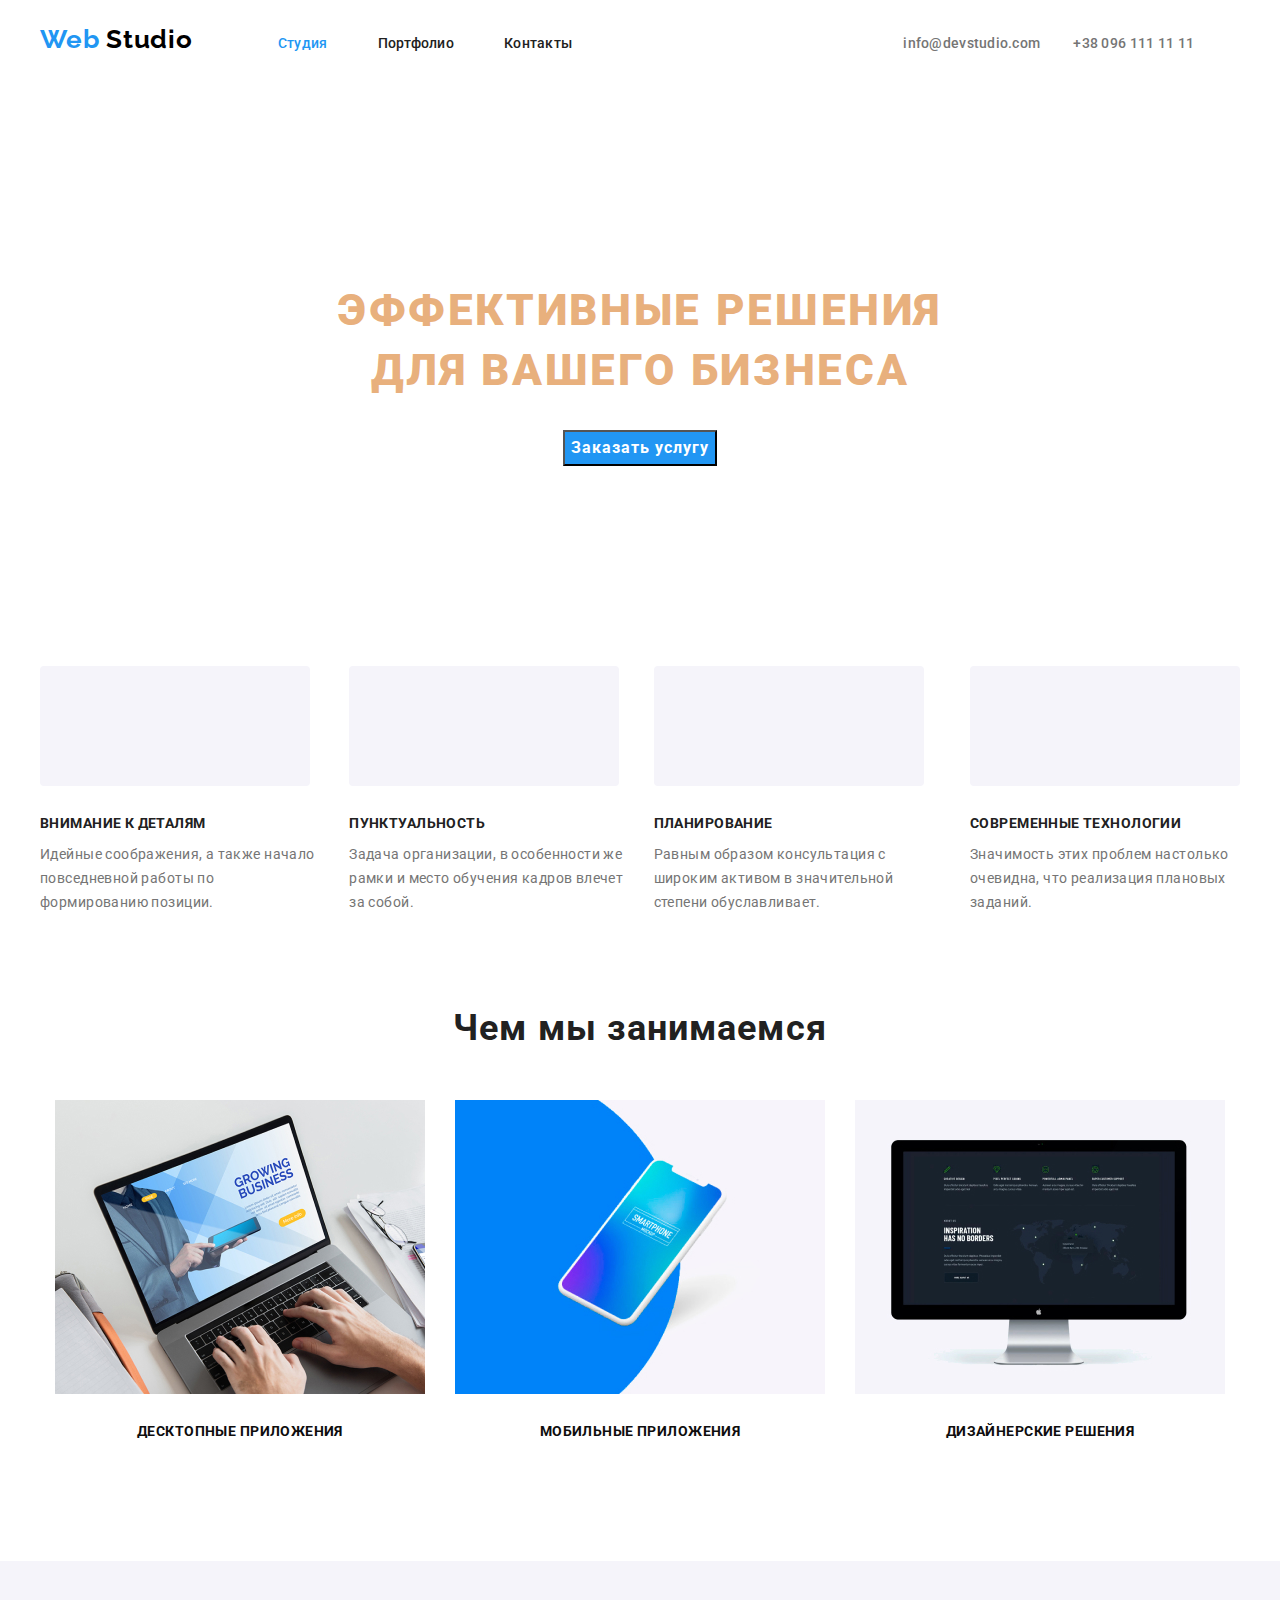
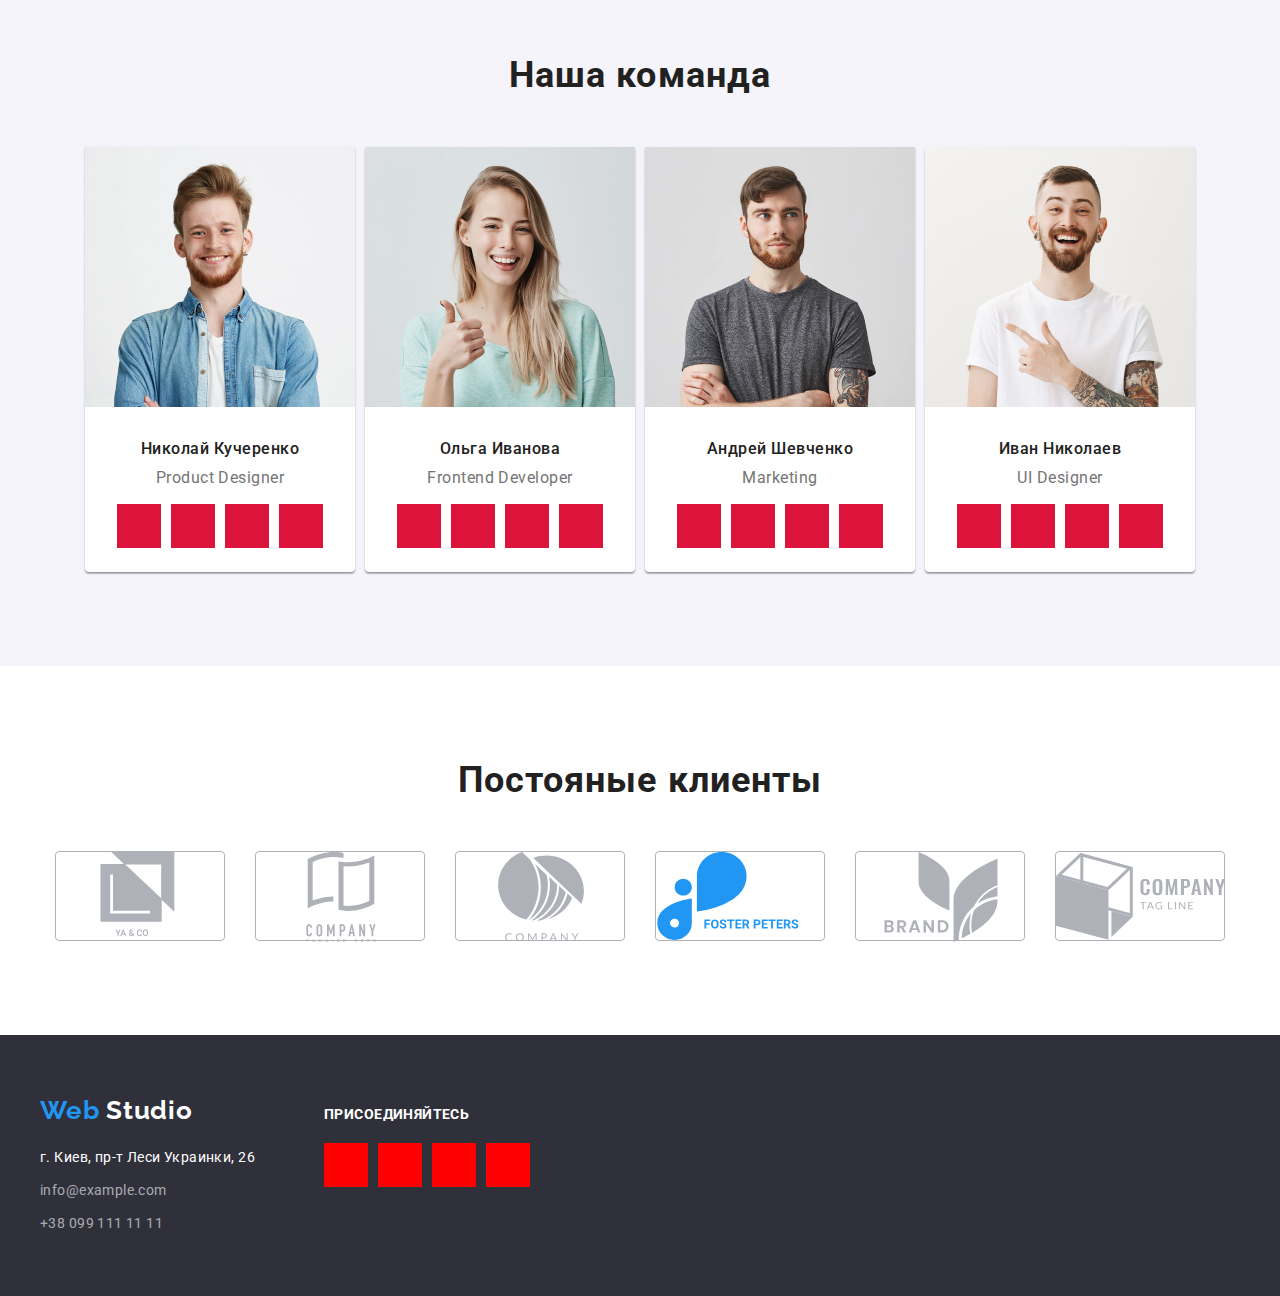
==== index.html @ 746d0cb6 "Initial commit" ====
<!DOCTYPE html>
    <html lang="ru">
    <head>
        <meta charset="UTF-8">
        <meta name="viewport" content="width=device-width, initial-scale=1.0">
        <title>Веб студия</title>
        <link href="https://fonts.googleapis.com/css2?family=Raleway:wght@700&family=Roboto:wght@400;500;700;900&display=swap" rel="stylesheet">
        <link rel="stylesheet" href="./css/normalize.css">
        <link rel="stylesheet" href="./css/styles.css" />
    </head>
    <body>
        <!---шапка сайта-->
        <header class="header">
            <div class="container">
                <nav class="nav main-nav">
                    <a class="logo link" href="index.html"> <span class="logo-web">Web</span> Studio</a>
                    <ul class="nav-element list ul-padding-non">
                        <li class="nav-list-item">
                            <a class="nav-list-link link current" href="index.html">Студия</a>
                        </li>
                        <li class="nav-list-item">
                            <a class="nav-list-link link" href="portfolio.html">Портфолио</a>
                        </li>
                        <li class="nav-list-item">
                            <a class="nav-list-link link" href="index.html">Контакты</a>
                        </li>
                    </ul>
                    <address class="header-adress">
                        <a class="header-mail link" href="info@devstudio.com">info@devstudio.com</a>
                        <a class="header-tel link" href="tel:+380961111111">+38 096 111 11 11</a>
                    </address>
                </nav>
            </div>   
        </header>
        <!--Титульная-->
        <section class="hero-section">
            <div class="container">
                <h1 class="title-name">Эффективные решения <br> для вашего бизнеса</h1>
                <button class="modal-btn modal-btn1">Заказать услугу</button> 
            </div>
        </section>
            <!--О нас-->
        <section class="about-us">
            <div class="container">
                <h2 hidden>Преимущества компании </h2> 
                <ul class="sucsses-company list ul-padding-non">
                    <li class="sucsses-company-list">
                        <div class="block-container"></div>
                        <h3 class="sucsses-company-list-title">ВНИМАНИЕ К ДЕТАЛЯМ</h3>
                        <p class="sucsses-company-list-title-p">Идейные соображения, а также начало повседневной работы по формированию позиции.</p> 
                    </li>
                    <li class="sucsses-company-list">
                        <div class="block-container"></div>
                        <h3 class="sucsses-company-list-title">ПУНКТУАЛЬНОСТЬ</h3>
                        <p class="sucsses-company-list-title-p">Задача организации, в особенности же рамки и место обучения кадров влечет за собой.</p> 
                    </li>
                    <li class="sucsses-company-list">
                        <div class="block-container"></div>
                        <h3 class="sucsses-company-list-title">ПЛАНИРОВАНИЕ</h3>
                        <p class="sucsses-company-list-title-p">Равным образом консультация с широким активом в значительной степени обуславливает.</p> 
                    </li>
                    <li class="sucsses-company-list">
                        <div class="block-container"></div>
                        <h3 class="sucsses-company-list-title">СОВРЕМЕННЫЕ ТЕХНОЛОГИИ</h3>
                        <p class="sucsses-company-list-title-p">Значимость этих проблем настолько очевидна, что реализация плановых заданий.</p> 
                    </li>
                </ul>
            </div>
        </section>
            <!--Чем мы занимаемся-->
            <section class="what-we-do">
                <div class="container">
                    <h2 class="we-do">Чем мы занимаемся</h2>
                    <ul class="we-do-list list ul-padding-non">
                        <li class="we-do-list-item">
                            <img src="./images/we-do/img.jpg" alt="Фото" width="370">
                            <h3 class="we-do-list-item-h3">Десктопные приложения</h3>
                        </li>
                        <li class="we-do-list-item">
                            <img src="./images/we-do/img-4.jpg" alt="фото" width="370">
                            <h3 class="we-do-list-item-h3">Мобильные приложения</h3>
                        </li>
                        <li class="we-do-list-item">
                            <img src="./images/we-do/img-10.jpg" alt="фото" width="370">
                            <h3 class="we-do-list-item-h3">Дизайнерские решения</h3>
                        </li>
                    </ul>
                </div> 
            </section>
            <!--Наша команда-->
            <section class="team-section">
                <div class="container">
                    <h2 class="team-title">Наша команда</h2>
                    <ul class="team-item list ul-padding-non">
                        <li class="team-item-list-first">
                            <img src="./images/comanda/img-7.jpg" alt="Фото Николая" width="270" class="team-photo">
                            <h3 class="team-title-name">Николай Кучеренко</h3>
                            <p class="team-title-p">Product Designer</p>
                            <ul class="team-item-list list ul-padding-non">
                                <li>
                                    <a href="" aria-label=" иконка инстаграмма"></a>
                                </li>
                                <li>
                                    <a href="" aria-label="иконка твиттер"></a>
                                </li>
                                <li>
                                    <a href="" aria-label="иконка   фейсбук"></a>
                                </li>
                                <li>
                                    <a href="" aria-label="иконка ин"></a>
                                </li>
                            </ul>
                        </li>
                        <li class="team-item-list-first">
                            <img src="./images/comanda/img-8.jpg" alt="фото Ольги" width="270" class="team-photo">
                            <h3 class="team-title-name">Ольга Иванова</h3>
                            <p class="team-title-p">Frontend Developer</p>
                            <ul class="team-item-list list ul-padding-non" >
                                <li>
                                    <a href="" aria-label=" иконка инстаграмма"></a>
                                </li>
                                <li>
                                    <a href="" aria-label="иконка твиттер"></a>
                                </li>
                                <li>
                                    <a href="" aria-label="иконка   фейсбук"></a>
                                </li>
                                <li>
                                    <a href="" aria-label="иконка ин"></a>
                                </li>
                            </ul>
                        </li>
                        <li class="team-item-list-first">
                            <img src="./images/comanda/img-9.jpg" alt="фото Андрея" width="270" class="team-photo">
                            <h3 class="team-title-name">Андрей Шевченко</h3>
                            <p class="team-title-p">Marketing</p>
                            <ul class="team-item-list list ul-padding-non">
                                <li>
                                    <a href="" aria-label=" иконка инстаграмма"></a>
                                </li>
                                <li>
                                    <a href="" aria-label="иконка твиттер"></a>
                                </li>
                                <li>
                                    <a href="" aria-label="иконка   фейсбук"></a>
                                </li>
                                <li>
                                    <a href="" aria-label="иконка ин"></a>
                                </li>
                            </ul>
                        </li>
                        <li class="team-item-list-first">
                            <img  src="./images/comanda/img-10.jpg" alt="фото Ивана" width="270" class="team-photo">
                            <h3 class="team-title-name">Иван Николаев</h3>
                            <p class="team-title-p">UI Designer</p>
                            <ul class="team-item-list list ul-padding-non">
                                <li>
                                    <a href="" aria-label=" иконка инстаграмма"></a>
                                </li>
                                <li>
                                    <a href="" aria-label="иконка твиттер"></a>
                                </li>
                                <li>
                                    <a href="" aria-label="иконка   фейсбук"></a>
                                </li>
                                <li>
                                    <a href="" aria-label="иконка ин"></a>
                                </li>
                            </ul>

                        </li>
                    </ul>
                </div>
                
            </section>
            <!--Постояные клиенты-->
            <section class="clients-section">
                <div class="clients-section-div container">
                    <h2 class="clients-title">Постояные клиенты</h2>
                    <ul class="clients-title-item list ul-padding-non">
                        <li><a href=""><img src="./images/clients/logo1.svg" alt="Логотип" width="170px" height="90px"></a></li>
                        <li><a href=""><img src="./images/clients/logo2.svg" alt="Логотип" width="170px" height="90px"></a></li>
                        <li><a href=""><img src="./images/clients/logo3.svg" alt="Логотип" width="170px" height="90px"></a></li>
                        <li><a href=""><img src="./images/clients/logo4.svg" alt="Логотип" width="170px" height="90px"></a></li>
                        <li><a href=""><img src="./images/clients/logo5.svg" alt="Логотип" width="170px" height="90px"></a></li>
                        <li><a href=""><img src="./images/clients/logo6.svg" alt="Логотип" width="170px" height="90px"></a></li>
                    </ul>
                </div>
            </section>
        <footer class="footer-list">
            <div class="footer-list-div container">
                <div class="footer-div">
                    <a class="footer-logo link" href="index.html"> <span class="footer-logo-web">Web</span>  Studio</a>
                    <address>
                        <ul class="footer-adress-list list ul-padding-non">
                            <li > <a class="footer-adress-item1 link" href="">г. Киев, пр-т Леси Украинки, 26</a> </li>
                            <li > <a class="footer-adress-item link" href="mailto:info@example.com">info@example.com</a></li>
                            <li > <a class="footer-adress-item3 link" href="tel:+380991111111"> +38 099 111 11 11</a></li>
                        </ul>
                    </address>
                </div>
                <div class="connected-div">
                    <p class="connected">ПРИСОЕДИНЯЙТЕСЬ</p>
                    <ul class="connected-list list ul-padding-non">
                        <li>
                            <a href="" aria-label=" иконка инстаграмма"><img src="" alt=""></a>
                        </li>
                        <li>
                            <a href="" aria-label="иконка твиттер"></a>
                        </li>
                        <li>
                            <a href="" aria-label="иконка   фейсбук"></a>
                        </li>
                        <li>
                            <a href="" aria-label="иконка ин"></a>
                        </li>
                    </ul>
                </div> 
            </div>
           
        </footer>
    </body>
    </html>
---- css/styles.css ----
body {

    background-color: #ffffff;
    font-family: 'Roboto', sans-serif;
    font-size: 14px;
    color: #212121;
}
html {
    box-sizing: border-box;
  }
  
  *,
  *::before,
  *::after {
    box-sizing: inherit;
  }
.ul-padding-non{    
    padding-inline-start: 0;
    padding: 0;
    margin-top: 0;
}
.current{
    color: #2196F3;
}
.link{
    text-decoration: none;
}
.list{
    list-style: none;
}
.container{
    width: 1230px;
    padding-left: 15px;
    padding-right: 15px;
    margin-left: auto;
    margin-right: auto;
}
/* шапка сайта*/

.logo{
    font-family: Raleway;
    font-style: normal;
    font-weight: bold;
    font-size: 26px;
    line-height: 1.19;
    letter-spacing: 0.03em;
    color: #000000;
    padding-top: 24px;
}
.logo-web{
    font-family: Raleway;
    font-style: normal;
    font-weight: bold;
    font-size: 26px;
    line-height: 1.19;
    letter-spacing: 0.03em;
    color: #2196F3;
}
.logo{
    margin-right: 85px;
}
.nav-list-link{
    font-style: normal;
    font-weight: 500;
    line-height: 0.87;
    letter-spacing: 0.02em;
    color: #212121;
}
.nav-list-item .nav-list-link{
    display: block;
    padding-top: 32px;
    padding-bottom: 32px;
}
.nav-list-link:hover,
.nav-list-link:focus{
    color: #2196F3
}
.current{
    color: #2196F3;
}
.nav-element{
    display: flex;
    padding-inline-start: 0;
    margin-bottom: 0;

}
.nav-element li:not(:last-child){
    margin-right: 50px;
}
.header-adress a:not(:last-child){
    margin-right: 30px;
}
.header-adress{
    margin-left: 331px;
}
.main-nav{
    display: flex;
    align-items: baseline;


}

.header-mail{
    font-style: normal;
    font-weight: 500;
    font-size: 14px;
    line-height: 1.14;
    letter-spacing: 0.02em;
    color: #757575;
}
.header-tel{
    font-style: normal;
    font-size: 14px;
    font-weight: 500;
    line-height: 1.14;
    letter-spacing: 0.02em;
    color: #757575;

}
.header-mail:hover,
.header-mail:focus,
.header-tel:hover,
.header-tel:focus{
    color: #2196F3
}
/*Титульная*/

.title-name{
    font-style: normal;
    font-weight: 900;
    font-size: 44px;
    line-height: 1.36;
    text-align: center;
    letter-spacing: 0.06em;
    text-transform: uppercase;
    color: #df924bb9;
    padding-top: 200px;
    margin-top: 0;
}
.hero-section{
    text-align: center;
    justify-content: center;
    padding-bottom: 200px;
}

.modal-btn{
    font-style: normal;
    font-weight: bold;
    font-size: 16px;
    line-height: 1.87;
    display: flex;
    align-items: center;
    text-align: center;
    letter-spacing: 0.06em;
    color: #ffffff;
    background-color:#2196F3;
}
.modal-btn1{
    display: block;
    margin-left: auto;
    margin-right: auto; 
}

.modal-btn:hover,
.modal-btn:focus{
    background-color: #2196F3;
    color: #FFFFFF;
}
/* О Нас */
.about-us{
    padding-bottom: 94px;
}
.block-container{
    width: 270px;
    height: 120px;
    left: 215px;
    top: 774px;
    background: #F5F4FA;
    border-radius: 4px;
    margin: 0;
    margin-bottom: 30px;
}
.sucsses-company li:not(:last-child){
    margin-right: 30px;
    margin-bottom: 0;
}

.sucsses-company{
    display: flex;
    margin-top: 0;
    margin-bottom: 0;
}
.sucsses-company-list-title{
    font-weight: bold;
    font-size: 14px;
    line-height: 1.14;
    letter-spacing: 0.03em;
    text-transform: uppercase;
    color: #212121;
    margin-top: 0;
    margin-bottom: 10px;
}
.sucsses-company-list-title-p{
    font-weight: normal;
    font-size: 14px;
    line-height: 24px;
    letter-spacing: 0.03em;
    color: #757575;
    margin-top: 0;
    margin-bottom: 0;
}
/*Чем мы занимаемся*/
.we-do{
    font-weight: bold;
    font-size: 36px;
    line-height: 1.16;
    text-align: center;
    letter-spacing: 0.03em;
    color: #212121;
    margin-bottom: 50px;
    margin-top: 0;
}
.we-do-list-item-h3{
    font-weight: bold;
    font-size: 14px;
    line-height: 1.14;
    text-align: center;
    letter-spacing: 0.03em;
    text-transform: uppercase;
    color: #0e0d0d;
    margin-top: 27px;
    margin-bottom: 27px;
}
.we-do-list{
    display: flex;
    padding-bottom: 94px;
    justify-content: center;
    margin: 0;
}
.we-do-list li:not(:last-child){
    margin-right: 30px;

}
/*Наша команда*/
.team-item-list{
    display: flex; 
    justify-content: center;
}
.team-item-list li{
    display: block;
    width: 44px;
    height: 44px;
    background-color: crimson;
}
.team-item{
    display: flex;
    justify-content: center;
    padding-bottom: 94px;
    margin: 0;
}
.team-item li:not(:last-child){
    margin-right: 10px;
}
.team-item-list-first{
    background: #FFFFFF;
    box-shadow: 0px 2px 1px rgba(0, 0, 0, 0.2), 0px 1px 1px rgba(0, 0, 0, 0.14), 0px 1px 3px rgba(0, 0, 0, 0.12);
    border-radius: 0px 0px 4px 4px;
    padding-bottom: 24px;
}
.team-section{
    background: #F5F4FA;
}
.team-title{
    font-weight: bold;
    font-size: 36px;
    line-height: 1.16;
    text-align: center;
    letter-spacing: 0.03em;
    margin-bottom: 50px;
    margin-top: 0;
    padding-top: 94px;
}
.team-title-name{
    font-weight: 500;
    font-size: 16px;
    line-height: 1.18;
    text-align: center;
    letter-spacing: 0.03em;
    margin: 0;
    margin-bottom: 10px;

}
.team-photo{
    margin-bottom: 30px;
}
.team-title-p{
    font-weight: normal;
    font-size: 16px;
    line-height: 1.18;
    text-align: center;
    letter-spacing: 0.03em;
    color: #757575;
    margin: 0;
    margin-bottom: 16px;
}
/*Постояные клиенты*/
.clients-section{
    
}
.clients-section-div{
    padding-bottom: 94px;
}
.clients-title{
    margin-top: 0;
}
.clients-title-item{
    display: flex;
    justify-content: center;
    margin-bottom: 0;
}
.clients-title-item a{
    display: block;
}
.clients-title-item li:not(:last-child){
    margin-right: 30px;

}
.clients-title-item li{
    width: 170px;
    height: 90px;
    border: 1px solid #AFB1B8;
    border-radius: 4px;

}
.clients-title{
    font-weight: bold;
    font-size: 36px;
    line-height: 1.16;
    text-align: center;
    letter-spacing: 0.03em;
    margin-bottom: 50px;
    padding-top: 94px;
}
/*footer*/
.footer-list-div{
    display: flex;
}
.footer-list{
    background: #2F303A;
}
.footer-div {
    align-items: baseline;
    justify-content: flex-start
}
.footer-logo-web{
    font-family: Raleway;
    font-style: normal;
    font-weight: bold;
    font-size: 26px;
    line-height: 1.19;
    letter-spacing: 0.03em;
    color: #2196F3;
}
.footer-logo{
    font-family: Raleway;
    font-style: normal;
    font-weight: bold;
    font-size: 26px;
    line-height: 1.19;
    letter-spacing: 0.03em;
    color: #FFFFFF;
    display: block;
    padding-top: 60px;
    margin-bottom: 20px;
}
.footer-adress-item{
    font-style: normal;
    font-weight: normal;
    font-size: 14px;
    line-height: 1.71;
    letter-spacing: 0.03em;
    color: rgba(255, 255, 255, 0.6);
    display: block;
    margin-bottom: 9px;
}
.footer-adress-item3{
    font-style: normal;
    font-weight: normal;
    font-size: 14px;
    line-height: 1.71;
    letter-spacing: 0.03em;
    color: rgba(255, 255, 255, 0.6);
    display: block;
}



.footer-adress-item1{
    font-style: normal;
    font-weight: normal;
    font-size: 14px;
    line-height: 1.71;
    letter-spacing: 0.03em;
    color: #FFFFFF;
    display: block;
    margin-bottom: 9px;
}
.connected{
    font-weight: bold;
    font-size: 14px;
    line-height: 1.14;
    letter-spacing: 0.03em;
    text-transform: uppercase;
    color: #FFFFFF;
    margin-bottom: 20px;
    padding-top: 72px;
    margin-top: 0;
    text-align: left;
}
.connected-list li{
    width: 44px;
    height: 44px;
    background-color: red;
    
}
.connected-list li:not(:last-child){
    margin-right: 10px;
}
.connected-list{
    display: flex;
    margin: 0;
}
.connected-div{
    display: inline-block;
    text-align: center;
    margin-left: 69px;
    padding-bottom: 100px;
}
.connect-container{
    display: flex;
}
.footer-adress-list{
    padding-bottom: 60px;
    margin: 0;
}
/* portfolio.html*/
/* фильтр услуг*/
.filter-item{
    display: flex;
    justify-content: center;
    margin: 0;
    padding: 0;
    padding-top: 94px;
}
.filter-item li:not(:last-child){
    margin-right: 8px;
}
.filter-list{
    font-weight: 500;
    font-size: 16px;
    line-height: 1.62;
    text-align: center;
    letter-spacing: 0.03em;
    color: #212121;
    background: #F5F4FA;
    border-radius: 4px;
}
.filter-list-btn{
    font-weight: 500;
    padding-left: 22px;
    padding-right: 22px;
    padding-top: 6px;
    padding-bottom: 6px;
}
.filter-list-btn:hover,
.filter-list-btn:focus{
    background-color: #2196F3;
    color: #ffffff;
}
/*список услуг*/
.services-a{

}
.services-list-item img{
    margin-bottom: 20px;
}
.services-list-item{
    width: 370px;
    height: 404px;
    left: 615px;
    top: 262px;
    background: #FFFFFF;
    border: 1px solid #EEEEEE;
    box-sizing: border-box;
    margin-bottom: 30px;
}
.filter-item{
    margin-bottom: 50px;
}
.services-list{
    display: flex;
    flex-wrap: wrap;
    justify-content: center;
    margin-bottom: 0;
    padding-bottom: 94px;

}
.services-list li:nth-last-child(-n + 3){
    margin-bottom: 0;
}
.services-list li{
    margin-right: 30px;
}
.services-list li:nth-child(3n) {
    margin-right: 0;
}
.services-list li::nth-last-child(-n + 3) {
    margin-bottom: 0;
}
.services-list-title{
    font-weight: bold;
    font-size: 18px;
    line-height: 0.05;
    letter-spacing: 0.06em;
    color: #212121;
    
}
.services-list-title-p{
    font-weight: normal;
    font-size: 16px;
    line-height: 1.87;
    letter-spacing: 0.03em;
    color: #757575;
    margin: 0;
    padding-top: 4px;
    padding-bottom: 20px;
}
.services-text{
padding-left: 24px;
padding-right: 24px;
}
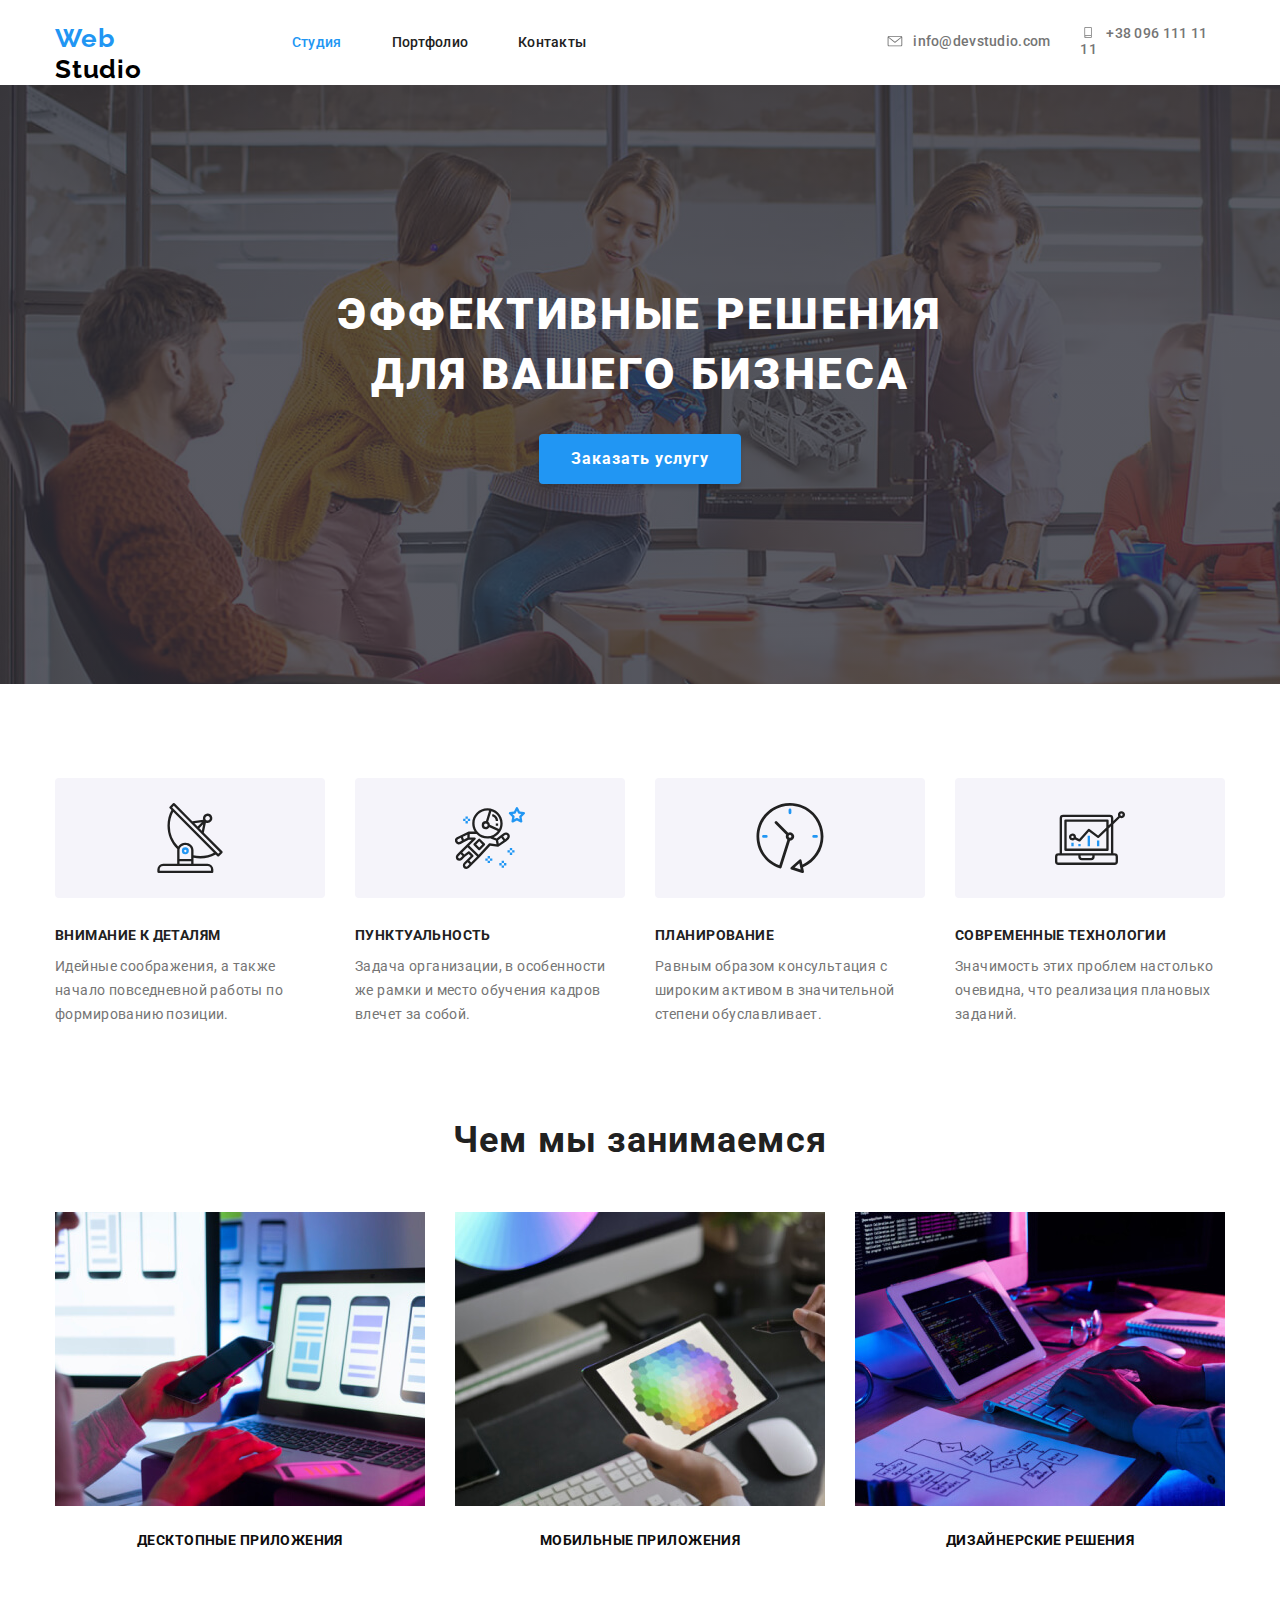
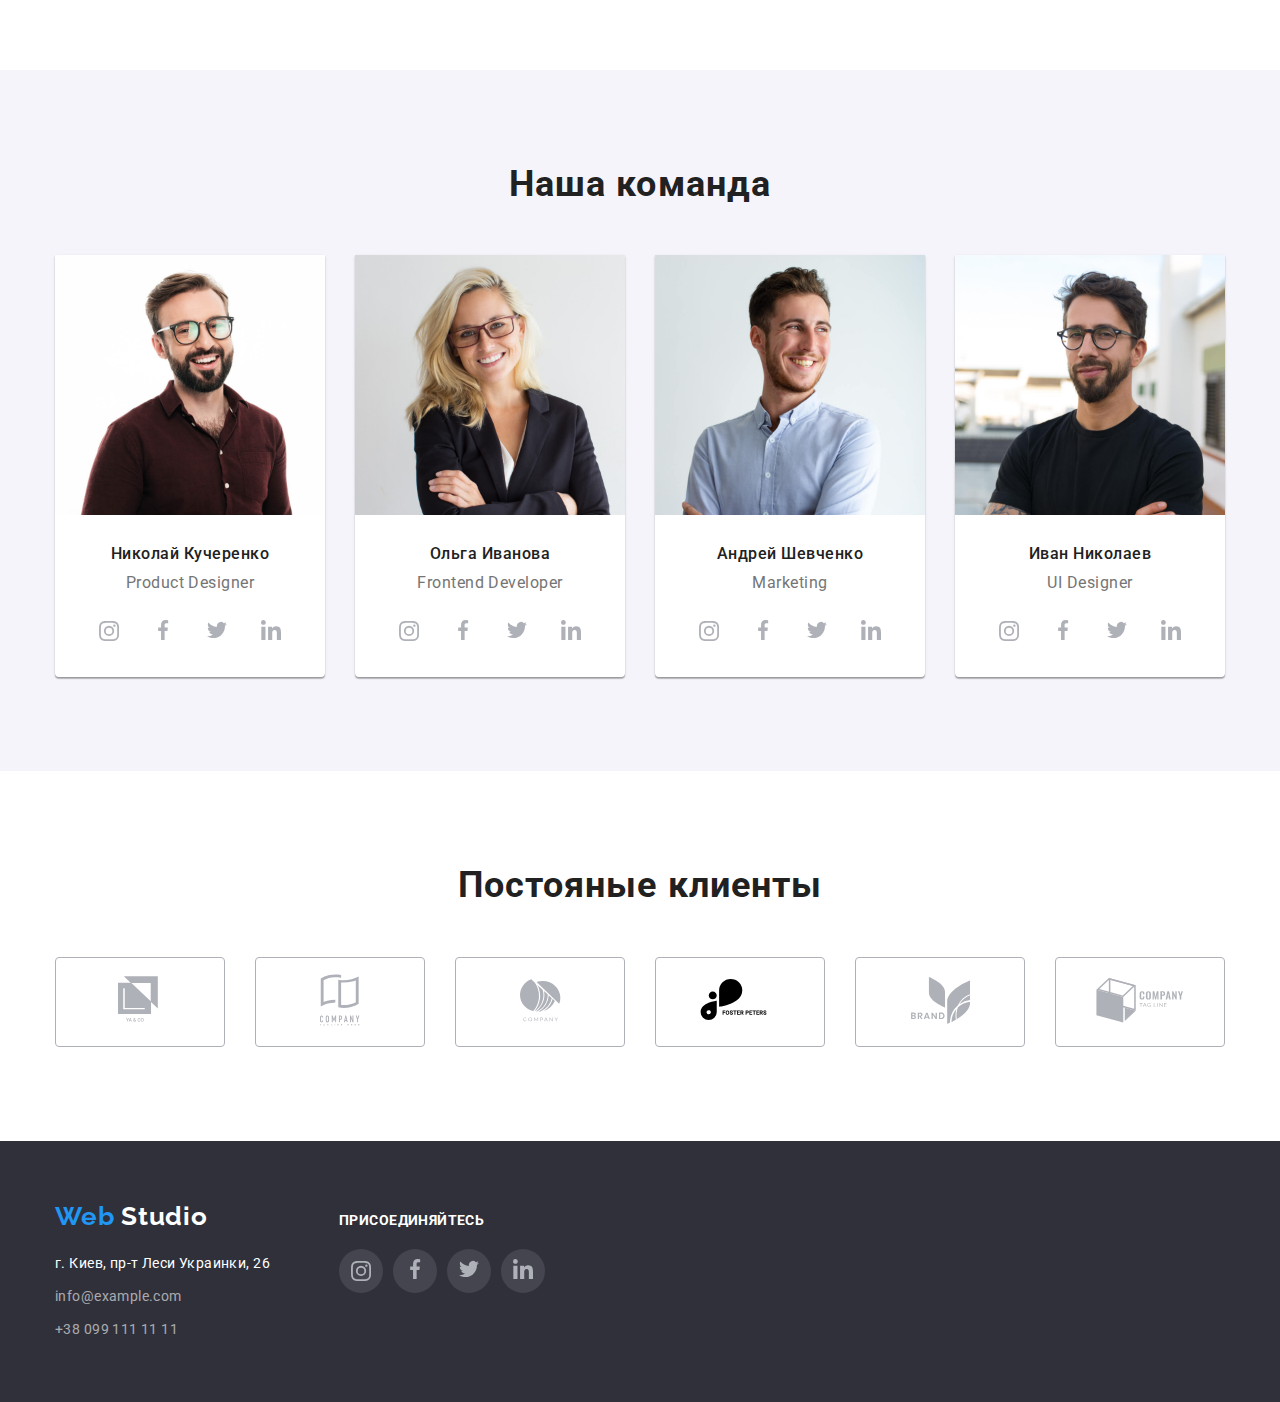
==== commit eabdfa97: "Оптимизырованы картинки" ====
--- a/index.html
+++ b/index.html
@@ -8,6 +8,7 @@
         <link rel="stylesheet" href="./css/normalize.css">
         <link rel="stylesheet" href="./css/styles.css" />
     </head>
+    <main>
     <body>
         <!---шапка сайта-->
         <header class="header">
@@ -26,167 +27,281 @@
                         </li>
                     </ul>
                     <address class="header-adress">
-                        <a class="header-mail link" href="info@devstudio.com">info@devstudio.com</a>
-                        <a class="header-tel link" href="tel:+380961111111">+38 096 111 11 11</a>
+                        <a class="header-mail link" href="info@devstudio.com">
+                            <svg class="header-icon">
+                                <use href="./images/sprite.svg#envelope" width="16" height="11"></use>
+                            </svg> info@devstudio.com</a>
+                        <a class="header-tel link" href="tel:+380961111111">
+                            <svg class="header-icon">
+                                <use href="./images/sprite.svg#smartphone" width="16" height="11"></use>
+                            </svg>+38 096 111 11 11</a>
                     </address>
                 </nav>
             </div>   
         </header>
         <!--Титульная-->
-        <section class="hero-section">
-            <div class="container">
-                <h1 class="title-name">Эффективные решения <br> для вашего бизнеса</h1>
-                <button class="modal-btn modal-btn1">Заказать услугу</button> 
-            </div>
-        </section>
-            <!--О нас-->
-        <section class="about-us">
-            <div class="container">
-                <h2 hidden>Преимущества компании </h2> 
-                <ul class="sucsses-company list ul-padding-non">
-                    <li class="sucsses-company-list">
-                        <div class="block-container"></div>
-                        <h3 class="sucsses-company-list-title">ВНИМАНИЕ К ДЕТАЛЯМ</h3>
-                        <p class="sucsses-company-list-title-p">Идейные соображения, а также начало повседневной работы по формированию позиции.</p> 
-                    </li>
-                    <li class="sucsses-company-list">
-                        <div class="block-container"></div>
-                        <h3 class="sucsses-company-list-title">ПУНКТУАЛЬНОСТЬ</h3>
-                        <p class="sucsses-company-list-title-p">Задача организации, в особенности же рамки и место обучения кадров влечет за собой.</p> 
-                    </li>
-                    <li class="sucsses-company-list">
-                        <div class="block-container"></div>
-                        <h3 class="sucsses-company-list-title">ПЛАНИРОВАНИЕ</h3>
-                        <p class="sucsses-company-list-title-p">Равным образом консультация с широким активом в значительной степени обуславливает.</p> 
-                    </li>
-                    <li class="sucsses-company-list">
-                        <div class="block-container"></div>
-                        <h3 class="sucsses-company-list-title">СОВРЕМЕННЫЕ ТЕХНОЛОГИИ</h3>
-                        <p class="sucsses-company-list-title-p">Значимость этих проблем настолько очевидна, что реализация плановых заданий.</p> 
-                    </li>
-                </ul>
-            </div>
-        </section>
-            <!--Чем мы занимаемся-->
-            <section class="what-we-do">
-                <div class="container">
-                    <h2 class="we-do">Чем мы занимаемся</h2>
-                    <ul class="we-do-list list ul-padding-non">
-                        <li class="we-do-list-item">
-                            <img src="./images/we-do/img.jpg" alt="Фото" width="370">
-                            <h3 class="we-do-list-item-h3">Десктопные приложения</h3>
-                        </li>
-                        <li class="we-do-list-item">
-                            <img src="./images/we-do/img-4.jpg" alt="фото" width="370">
-                            <h3 class="we-do-list-item-h3">Мобильные приложения</h3>
-                        </li>
-                        <li class="we-do-list-item">
-                            <img src="./images/we-do/img-10.jpg" alt="фото" width="370">
-                            <h3 class="we-do-list-item-h3">Дизайнерские решения</h3>
-                        </li>
-                    </ul>
-                </div> 
+        <main>
+            <section class="hero-section">
+                <div class="hero-section-div container">
+                    <h1 class="title-name">Эффективные решения <br> для вашего бизнеса</h1>
+                    <button class="modal-btn modal-btn1">Заказать услугу</button> 
+                </div>
             </section>
-            <!--Наша команда-->
-            <section class="team-section">
-                <div class="container">
-                    <h2 class="team-title">Наша команда</h2>
-                    <ul class="team-item list ul-padding-non">
-                        <li class="team-item-list-first">
-                            <img src="./images/comanda/img-7.jpg" alt="Фото Николая" width="270" class="team-photo">
-                            <h3 class="team-title-name">Николай Кучеренко</h3>
-                            <p class="team-title-p">Product Designer</p>
-                            <ul class="team-item-list list ul-padding-non">
-                                <li>
-                                    <a href="" aria-label=" иконка инстаграмма"></a>
-                                </li>
-                                <li>
-                                    <a href="" aria-label="иконка твиттер"></a>
-                                </li>
-                                <li>
-                                    <a href="" aria-label="иконка   фейсбук"></a>
-                                </li>
-                                <li>
-                                    <a href="" aria-label="иконка ин"></a>
-                                </li>
-                            </ul>
-                        </li>
-                        <li class="team-item-list-first">
-                            <img src="./images/comanda/img-8.jpg" alt="фото Ольги" width="270" class="team-photo">
-                            <h3 class="team-title-name">Ольга Иванова</h3>
-                            <p class="team-title-p">Frontend Developer</p>
-                            <ul class="team-item-list list ul-padding-non" >
-                                <li>
-                                    <a href="" aria-label=" иконка инстаграмма"></a>
-                                </li>
-                                <li>
-                                    <a href="" aria-label="иконка твиттер"></a>
-                                </li>
-                                <li>
-                                    <a href="" aria-label="иконка   фейсбук"></a>
-                                </li>
-                                <li>
-                                    <a href="" aria-label="иконка ин"></a>
-                                </li>
-                            </ul>
-                        </li>
-                        <li class="team-item-list-first">
-                            <img src="./images/comanda/img-9.jpg" alt="фото Андрея" width="270" class="team-photo">
-                            <h3 class="team-title-name">Андрей Шевченко</h3>
-                            <p class="team-title-p">Marketing</p>
-                            <ul class="team-item-list list ul-padding-non">
-                                <li>
-                                    <a href="" aria-label=" иконка инстаграмма"></a>
-                                </li>
-                                <li>
-                                    <a href="" aria-label="иконка твиттер"></a>
-                                </li>
-                                <li>
-                                    <a href="" aria-label="иконка   фейсбук"></a>
-                                </li>
-                                <li>
-                                    <a href="" aria-label="иконка ин"></a>
-                                </li>
-                            </ul>
-                        </li>
-                        <li class="team-item-list-first">
-                            <img  src="./images/comanda/img-10.jpg" alt="фото Ивана" width="270" class="team-photo">
-                            <h3 class="team-title-name">Иван Николаев</h3>
-                            <p class="team-title-p">UI Designer</p>
-                            <ul class="team-item-list list ul-padding-non">
-                                <li>
-                                    <a href="" aria-label=" иконка инстаграмма"></a>
-                                </li>
-                                <li>
-                                    <a href="" aria-label="иконка твиттер"></a>
-                                </li>
-                                <li>
-                                    <a href="" aria-label="иконка   фейсбук"></a>
-                                </li>
-                                <li>
-                                    <a href="" aria-label="иконка ин"></a>
-                                </li>
-                            </ul>
-
-                        </li>
-                    </ul>
-                </div>
-                
-            </section>
-            <!--Постояные клиенты-->
-            <section class="clients-section">
-                <div class="clients-section-div container">
-                    <h2 class="clients-title">Постояные клиенты</h2>
-                    <ul class="clients-title-item list ul-padding-non">
-                        <li><a href=""><img src="./images/clients/logo1.svg" alt="Логотип" width="170px" height="90px"></a></li>
-                        <li><a href=""><img src="./images/clients/logo2.svg" alt="Логотип" width="170px" height="90px"></a></li>
-                        <li><a href=""><img src="./images/clients/logo3.svg" alt="Логотип" width="170px" height="90px"></a></li>
-                        <li><a href=""><img src="./images/clients/logo4.svg" alt="Логотип" width="170px" height="90px"></a></li>
-                        <li><a href=""><img src="./images/clients/logo5.svg" alt="Логотип" width="170px" height="90px"></a></li>
-                        <li><a href=""><img src="./images/clients/logo6.svg" alt="Логотип" width="170px" height="90px"></a></li>
+                <!--О нас-->
+            <section class="about-us">  
+                <div class="about-us-div container">
+                    <h2 hidden>Преимущества компании </h2> 
+                    <ul class="sucsses-company list ul-padding-non">
+                        <li class="sucsses-company-list">
+                            <div class="block-container">
+                                <svg class="about-us-icon" width="70" height="70">
+                                    <use href="./images/sprite.svg#antenna"></use>
+                                </svg>
+                            </div>
+                            <h3 class="sucsses-company-list-title">ВНИМАНИЕ К ДЕТАЛЯМ</h3>
+                            <p class="sucsses-company-list-title-p">Идейные соображения, а также начало повседневной работы по формированию позиции.</p>
+                        </li>
+                        <li class="sucsses-company-list">
+                            <div class="block-container">
+                                <svg class="about-us-icon" width="70" height="70">
+                                    <use href="./images/sprite.svg#astronaut"></use>
+                                </svg>
+                            </div>
+                            <h3 class="sucsses-company-list-title">ПУНКТУАЛЬНОСТЬ</h3>
+                            <p class="sucsses-company-list-title-p">Задача организации, в особенности же рамки и место обучения кадров влечет за собой.</p>
+                        </li>
+                        <li class="sucsses-company-list">
+                            <div class="block-container">
+                                <svg class="about-us-icon" width="70" height="70">
+                                    <use href="./images/sprite.svg#clock"></use>
+                                </svg>
+                            </div>
+                            <h3 class="sucsses-company-list-title">ПЛАНИРОВАНИЕ</h3>
+                            <p class="sucsses-company-list-title-p">Равным образом консультация с широким активом в значительной степени обуславливает.</p>
+                        </li>
+                        <li class="sucsses-company-list">
+                            <div class="block-container">
+                                <svg class="about-us-icon" width="70" height="70">
+                                    <use href="./images/sprite.svg#diagram"></use>
+                                </svg>
+                            </div>
+                            <h3 class="sucsses-company-list-title">СОВРЕМЕННЫЕ ТЕХНОЛОГИИ</h3>
+                            <p class="sucsses-company-list-title-p">Значимость этих проблем настолько очевидна, что реализация плановых заданий.</p>
+                        </li>
                     </ul>
                 </div>
             </section>
+                <!--Чем мы занимаемся-->
+                <section class="what-we-do">
+                    <div class="what-we-do-div container">
+                        <h2 class="we-do">Чем мы занимаемся</h2>
+                        <ul class="we-do-list list ul-padding-non">
+                            <li class="we-do-list-item">
+                                <img src="./images/we-do/img.jpg" alt="Фото" width="370">
+                                <h3 class="we-do-list-item-h3">Десктопные приложения</h3>
+                            </li>
+                            <li class="we-do-list-item">
+                                <img src="./images/we-do/img-4.jpg" alt="фото" width="370">
+                                <h3 class="we-do-list-item-h3">Мобильные приложения</h3>
+                            </li>
+                            <li class="we-do-list-item">
+                                <img src="./images/we-do/img-10.jpg" alt="фото" width="370">
+                                <h3 class="we-do-list-item-h3">Дизайнерские решения</h3>
+                            </li>
+                        </ul>
+                    </div> 
+                </section>
+                <!--Наша команда-->
+                <section class="team-section">
+                    <div class="team-section-div container">
+                        <h2 class="team-title">Наша команда</h2>
+                            <ul class="team-item list ul-padding-non">
+                                <li class="team-item-list-first">
+                                    <img src="./images/comanda/img-7.jpg" alt="Фото Николая" width="270" class="team-photo">
+                                    <h3 class="team-title-name">Николай Кучеренко</h3>
+                                    <p class="team-title-p">Product Designer</p>
+                                    <ul class="team-item-list list ul-padding-non">
+                                        <li class="team-li">
+                                            <a class="team-link link" href="" aria-label=" иконка инстаграмма">
+                                                <svg class="team-item-svg">
+                                                    <use href="./images/sprite.svg#instagram"></use>
+                                                </svg>
+                                            </a>
+                                        </li>
+                                        <li class="team-link link">
+                                            <a href="" aria-label="иконка твиттер">
+                                                <svg class="team-item-svg">
+                                                    <use href="./images/sprite.svg#facebook"></use>
+                                                </svg>
+                                            </a>
+                                        </li>
+                                        <li class="team-link link">
+                                            <a href="" aria-label="иконка   фейсбук">
+                                                <svg class="team-item-svg">
+                                                    <use href="./images/sprite.svg#twitter"></use>
+                                                </svg>
+                                            </a>
+                                        </li>
+                                        <li class="team-link link">
+                                            <a href="" aria-label="иконка ин">
+                                                <svg class="team-item-svg">
+                                                    <use href="./images/sprite.svg#linkedin"></use>
+                                                </svg>
+                                            </a>
+                                        </li>
+                                    </ul>
+                            </li>
+                            <li class="team-item-list-first">
+                                <img src="./images/comanda/img-8.jpg" alt="фото Ольги" width="270" class="team-photo">
+                                <h3 class="team-title-name">Ольга Иванова</h3>
+                                <p class="team-title-p">Frontend Developer</p>
+                                <ul class="team-item-list list ul-padding-non" >
+                                    <li class="team-li">
+                                        <a class="team-link link" href="" aria-label=" иконка инстаграмма">
+                                            <svg class="team-item-svg">
+                                                <use href="./images/sprite.svg#instagram"></use>
+                                            </svg>
+                                        </a>
+                                    </li>
+                                    <li class="team-link link">
+                                        <a href="" aria-label="иконка твиттер">
+                                            <svg class="team-item-svg">
+                                                <use href="./images/sprite.svg#facebook"></use>
+                                            </svg>
+                                        </a>
+                                    </li>
+                                    <li class="team-link link">
+                                        <a href="" aria-label="иконка   фейсбук">
+                                            <svg class="team-item-svg">
+                                                <use href="./images/sprite.svg#twitter"></use>
+                                            </svg>
+                                        </a>
+                                    </li>
+                                    <li class="team-link link">
+                                        <a href="" aria-label="иконка ин">
+                                            <svg class="team-item-svg">
+                                                <use href="./images/sprite.svg#linkedin"></use>
+                                            </svg>
+                                        </a>
+                                    </li>
+                                </ul>
+                            </li>
+                            <li class="team-item-list-first">
+                                <img src="./images/comanda/img-9.jpg" alt="фото Андрея" width="270" class="team-photo">
+                                <h3 class="team-title-name">Андрей Шевченко</h3>
+                                <p class="team-title-p">Marketing</p>
+                                <ul class="team-item-list list ul-padding-non">
+                                    <li class="team-li">
+                                        <a class="team-link link" href="" aria-label=" иконка инстаграмма">
+                                            <svg class="team-item-svg">
+                                                <use href="./images/sprite.svg#instagram"></use>
+                                            </svg>
+                                        </a>
+                                    </li>
+                                    <li class="team-link link">
+                                        <a href="" aria-label="иконка твиттер">
+                                            <svg class="team-item-svg">
+                                                <use href="./images/sprite.svg#facebook"></use>
+                                            </svg>
+                                        </a>
+                                    </li>
+                                    <li class="team-link link">
+                                        <a href="" aria-label="иконка   фейсбук">
+                                            <svg class="team-item-svg">
+                                                <use href="./images/sprite.svg#twitter"></use>
+                                            </svg>
+                                        </a>
+                                    </li>
+                                    <li class="team-link link">
+                                        <a href="" aria-label="иконка ин">
+                                            <svg class="team-item-svg">
+                                                <use href="./images/sprite.svg#linkedin"></use>
+                                            </svg>
+                                        </a>
+                                    </li>
+                                </ul>
+                            </li>
+                            <li class="team-item-list-first">
+                                <img  src="./images/comanda/img-10.jpg" alt="фото Ивана" width="270" class="team-photo">
+                                <h3 class="team-title-name">Иван Николаев</h3>
+                                <p class="team-title-p">UI Designer</p>
+                                <ul class="team-item-list list ul-padding-non">
+                                    <li class="team-li">
+                                        <a class="team-link link" href="" aria-label=" иконка инстаграмма">
+                                            <svg class="team-item-svg">
+                                                <use href="./images/sprite.svg#instagram"></use>
+                                            </svg>
+                                        </a>
+                                    </li>
+                                    <li class="team-link link">
+                                        <a href="" aria-label="иконка твиттер">
+                                            <svg class="team-item-svg">
+                                                <use href="./images/sprite.svg#facebook"></use>
+                                            </svg>
+                                        </a>
+                                    </li>
+                                    <li class="team-link link">
+                                        <a href="" aria-label="иконка   фейсбук">
+                                            <svg class="team-item-svg">
+                                                <use href="./images/sprite.svg#twitter"></use>
+                                            </svg>
+                                        </a>
+                                    </li>
+                                    <li class="team-link link">
+                                        <a href="" aria-label="иконка ин">
+                                            <svg class="team-item-svg">
+                                                <use href="./images/sprite.svg#linkedin"></use>
+                                            </svg>
+                                        </a>
+                                    </li>
+                                </ul>
+    
+                            </li>
+                        </ul>
+                    </div>
+                    
+                </section>
+                <!--Постояные клиенты-->
+                <section class="clients-section">
+                    <div class="clients-section-div container">
+                        <h2 class="clients-title">Постояные клиенты</h2>
+                        <ul class="clients-title-item list ul-padding-non">
+                            <li class="clients-title-item-list"><a href="">
+                                <svg class="clients-svg" width="44" height="49">
+                                    <use href="./images/sprite.svg#logo-1"></use>
+                                </svg>
+                            </a></li>
+                            <li class="clients-title-item-list"><a href="">
+                                <svg class="clients-svg" width="40" height="52">
+                                    <use href="./images/sprite.svg#logo-2"></use>
+                                </svg>
+                            </a></li>
+                            <li class="clients-title-item-list"><a href="">
+                                <svg class="clients-svg" width="41" height="43">
+                                    <use href="./images/sprite.svg#logo-3"></use>
+                                </svg>
+                            </a></li>
+                            <li class="clients-title-item-list"><a href="">
+                                <svg class="clients-svg" width="80" height="42">
+                                    <use href="./images/sprite.svg#logo-4"></use>
+                                </svg>
+                            </a></li>
+                            <li class="clients-title-item-list"><a href="">
+                                <svg class="clients-svg" width="59" height="47">
+                                    <use href="./images/sprite.svg#logo-5"></use>
+                                </svg>
+                            </a></li>
+                            <li class="clients-title-item-list"><a href="">
+                                <svg class="clients-svg" width="88" height="45">
+                                    <use href="./images/sprite.svg#logo-6"></use>
+                                </svg>
+                            </a></li>
+                        </ul>
+                    </div>
+                </section>
+        </main>
+        
+            
         <footer class="footer-list">
             <div class="footer-list-div container">
                 <div class="footer-div">
@@ -202,17 +317,33 @@
                 <div class="connected-div">
                     <p class="connected">ПРИСОЕДИНЯЙТЕСЬ</p>
                     <ul class="connected-list list ul-padding-non">
-                        <li>
-                            <a href="" aria-label=" иконка инстаграмма"><img src="" alt=""></a>
-                        </li>
-                        <li>
-                            <a href="" aria-label="иконка твиттер"></a>
-                        </li>
-                        <li>
-                            <a href="" aria-label="иконка   фейсбук"></a>
-                        </li>
-                        <li>
-                            <a href="" aria-label="иконка ин"></a>
+                        <li class="team-li">
+                            <a class="team-link-footer link" href="" aria-label=" иконка инстаграмма">
+                                <svg class="team-item-svg">
+                                    <use href="./images/sprite.svg#instagram"></use>
+                                </svg>
+                            </a>
+                        </li>
+                        <li class="team-link-footer link">
+                            <a href="" aria-label="иконка твиттер">
+                                <svg class="team-item-svg">
+                                    <use href="./images/sprite.svg#facebook"></use>
+                                </svg>
+                            </a>
+                        </li>
+                        <li class="team-link-footer link">
+                            <a href="" aria-label="иконка   фейсбук">
+                                <svg class="team-item-svg">
+                                    <use href="./images/sprite.svg#twitter"></use>
+                                </svg>
+                            </a>
+                        </li>
+                        <li class="team-link-footer link">
+                            <a href="" aria-label="иконка ин">
+                                <svg class="team-item-svg">
+                                    <use href="./images/sprite.svg#linkedin"></use>
+                                </svg>
+                            </a>
                         </li>
                     </ul>
                 </div> 
--- a/css/styles.css
+++ b/css/styles.css
@@ -7,6 +7,8 @@
 }
 html {
     box-sizing: border-box;
+    margin: 0;
+    padding: 0;
   }
   
   *,
@@ -17,7 +19,6 @@
 .ul-padding-non{    
     padding-inline-start: 0;
     padding: 0;
-    margin-top: 0;
 }
 .current{
     color: #2196F3;
@@ -29,7 +30,7 @@
     list-style: none;
 }
 .container{
-    width: 1230px;
+    width: 1200px;
     padding-left: 15px;
     padding-right: 15px;
     margin-left: auto;
@@ -45,7 +46,7 @@
     line-height: 1.19;
     letter-spacing: 0.03em;
     color: #000000;
-    padding-top: 24px;
+    padding-top: 23px;
 }
 .logo-web{
     font-family: Raleway;
@@ -82,6 +83,7 @@
     display: flex;
     padding-inline-start: 0;
     margin-bottom: 0;
+    margin-top: 0;
 
 }
 .nav-element li:not(:last-child){
@@ -91,7 +93,8 @@
     margin-right: 30px;
 }
 .header-adress{
-    margin-left: 331px;
+    margin-left: 301px;
+    display: flex;
 }
 .main-nav{
     display: flex;
@@ -133,13 +136,17 @@
     text-align: center;
     letter-spacing: 0.06em;
     text-transform: uppercase;
-    color: #df924bb9;
+    margin-top: 0;
+    color: #FFFFFF;
+}
+.hero-section{
+    text-align: center;
+    justify-content: center;
+    background-image: linear-gradient(to bottom, rgba(47, 48, 58, 0.8), rgba(47, 48, 58, 0.8)), url(../images/hero-img/header.jpg);
+    background-repeat: no-repeat;
+}
+.hero-section-div{
     padding-top: 200px;
-    margin-top: 0;
-}
-.hero-section{
-    text-align: center;
-    justify-content: center;
     padding-bottom: 200px;
 }
 
@@ -154,11 +161,18 @@
     letter-spacing: 0.06em;
     color: #ffffff;
     background-color:#2196F3;
+    box-shadow: 0px 4px 4px rgba(0, 0, 0, 0.15);
+    border-radius: 4px;
 }
 .modal-btn1{
     display: block;
     margin-left: auto;
     margin-right: auto; 
+    padding-right: 32px;
+    padding-left: 32px;
+    padding-top: 10px;
+    padding-bottom: 10px;
+    border: 0;
 }
 
 .modal-btn:hover,
@@ -167,28 +181,28 @@
     color: #FFFFFF;
 }
 /* О Нас */
-.about-us{
+.about-us-div{
     padding-bottom: 94px;
+    padding-top: 94px;
 }
 .block-container{
+    display: flex;
     width: 270px;
     height: 120px;
-    left: 215px;
-    top: 774px;
     background: #F5F4FA;
     border-radius: 4px;
-    margin: 0;
     margin-bottom: 30px;
-}
-.sucsses-company li:not(:last-child){
+    justify-content: center;
+    align-items: center;
+}   
+.sucsses-company-list:not(:last-child){
     margin-right: 30px;
     margin-bottom: 0;
 }
 
 .sucsses-company{
     display: flex;
-    margin-top: 0;
-    margin-bottom: 0;
+    margin: 0;
 }
 .sucsses-company-list-title{
     font-weight: bold;
@@ -210,6 +224,9 @@
     margin-bottom: 0;
 }
 /*Чем мы занимаемся*/
+.we-do-list-item img{
+    display: block;
+}
 .we-do{
     font-weight: bold;
     font-size: 36px;
@@ -220,6 +237,10 @@
     margin-bottom: 50px;
     margin-top: 0;
 }
+.what-we-do-div{
+    width: 1200px;
+    padding-bottom: 94px;
+}
 .we-do-list-item-h3{
     font-weight: bold;
     font-size: 14px;
@@ -228,14 +249,14 @@
     letter-spacing: 0.03em;
     text-transform: uppercase;
     color: #0e0d0d;
-    margin-top: 27px;
-    margin-bottom: 27px;
+    margin: 0;
+    padding: 27px 27px;
+    
 }
 .we-do-list{
     display: flex;
-    padding-bottom: 94px;
-    justify-content: center;
-    margin: 0;
+    justify-content: center;
+    margin: auto;
 }
 .we-do-list li:not(:last-child){
     margin-right: 30px;
@@ -243,33 +264,66 @@
 }
 /*Наша команда*/
 .team-item-list{
+    display: flex;
+    justify-content: space-between;
+    max-width: 206px;
+    margin-left: auto;
+    margin-right: auto;
     display: flex; 
     justify-content: center;
-}
-.team-item-list li{
-    display: block;
+    padding-bottom: 24px;
+}
+.team-item{
+    display: flex;
+    margin: 0;
+}
+.team-link{
+    display: flex;
+    justify-content: center;
+    align-items: center;
     width: 44px;
     height: 44px;
-    background-color: crimson;
-}
-.team-item{
-    display: flex;
-    justify-content: center;
-    padding-bottom: 94px;
-    margin: 0;
-}
-.team-item li:not(:last-child){
+    border-radius: 50%;
+    background-color: #fff;
+}
+.team-link-footer{
+    display: flex;
+    justify-content: center;
+    align-items: center;
+    width: 44px;
+    height: 44px;
+    border-radius: 50%;
+    background: rgba(255, 255, 255, 0.1);
+}
+
+.team-item-svg{
+    width: 20px;
+    height: 20px;
+}
+.team-item-list li:not(:last-child){
     margin-right: 10px;
+   
 }
 .team-item-list-first{
+    width: 270px;
     background: #FFFFFF;
     box-shadow: 0px 2px 1px rgba(0, 0, 0, 0.2), 0px 1px 1px rgba(0, 0, 0, 0.14), 0px 1px 3px rgba(0, 0, 0, 0.12);
     border-radius: 0px 0px 4px 4px;
-    padding-bottom: 24px;
+    
+}
+.team-item-list-first:not(:last-child){
+    margin-right: 30px;
+}
+.team-item-list-first img{
+    display: block;
 }
 .team-section{
     background: #F5F4FA;
 }
+.team-section-div{
+    padding-top: 94px;
+    padding-bottom: 94px;
+}
 .team-title{
     font-weight: bold;
     font-size: 36px;
@@ -278,7 +332,6 @@
     letter-spacing: 0.03em;
     margin-bottom: 50px;
     margin-top: 0;
-    padding-top: 94px;
 }
 .team-title-name{
     font-weight: 500;
@@ -304,11 +357,9 @@
     margin-bottom: 16px;
 }
 /*Постояные клиенты*/
-.clients-section{
-    
-}
 .clients-section-div{
     padding-bottom: 94px;
+    padding-top: 94px;
 }
 .clients-title{
     margin-top: 0;
@@ -317,6 +368,9 @@
     display: flex;
     justify-content: center;
     margin-bottom: 0;
+}
+.clients-title-item img{
+    display: block;
 }
 .clients-title-item a{
     display: block;
@@ -332,6 +386,11 @@
     border-radius: 4px;
 
 }
+.clients-title-item-list{
+    display: flex;
+    justify-content: center;
+    align-items: center;
+}
 .clients-title{
     font-weight: bold;
     font-size: 36px;
@@ -339,7 +398,6 @@
     text-align: center;
     letter-spacing: 0.03em;
     margin-bottom: 50px;
-    padding-top: 94px;
 }
 /*footer*/
 .footer-list-div{
@@ -417,12 +475,7 @@
     margin-top: 0;
     text-align: left;
 }
-.connected-list li{
-    width: 44px;
-    height: 44px;
-    background-color: red;
-    
-}
+
 .connected-list li:not(:last-child){
     margin-right: 10px;
 }
@@ -450,7 +503,7 @@
     justify-content: center;
     margin: 0;
     padding: 0;
-    padding-top: 94px;
+    margin-bottom: 50px;
 }
 .filter-item li:not(:last-child){
     margin-right: 8px;
@@ -463,14 +516,21 @@
     letter-spacing: 0.03em;
     color: #212121;
     background: #F5F4FA;
-    border-radius: 4px;
+    
 }
 .filter-list-btn{
+    font-size: 16px;
+    line-height: 0.61;
+    text-align: center;
+    letter-spacing: 0.03em;
+    height: 38px;
     font-weight: 500;
     padding-left: 22px;
     padding-right: 22px;
     padding-top: 6px;
     padding-bottom: 6px;
+    border: 0;
+    border-radius: 4px;
 }
 .filter-list-btn:hover,
 .filter-list-btn:focus{
@@ -478,32 +538,26 @@
     color: #ffffff;
 }
 /*список услуг*/
-.services-a{
-
-}
-.services-list-item img{
-    margin-bottom: 20px;
+.services-a img{
+    display: block;
+    width: 369px;
+}
+.filter-section-div{
+    padding-top: 94px;
+    padding-bottom: 94px;
 }
 .services-list-item{
     width: 370px;
-    height: 404px;
-    left: 615px;
-    top: 262px;
     background: #FFFFFF;
     border: 1px solid #EEEEEE;
     box-sizing: border-box;
     margin-bottom: 30px;
 }
-.filter-item{
-    margin-bottom: 50px;
-}
 .services-list{
     display: flex;
     flex-wrap: wrap;
     justify-content: center;
-    margin-bottom: 0;
-    padding-bottom: 94px;
-
+    margin: 0;
 }
 .services-list li:nth-last-child(-n + 3){
     margin-bottom: 0;
@@ -520,9 +574,11 @@
 .services-list-title{
     font-weight: bold;
     font-size: 18px;
-    line-height: 0.05;
+    line-height: 2;
     letter-spacing: 0.06em;
     color: #212121;
+    margin: 0;
+    margin-bottom: 20px;
     
 }
 .services-list-title-p{
@@ -532,10 +588,19 @@
     letter-spacing: 0.03em;
     color: #757575;
     margin: 0;
-    padding-top: 4px;
-    padding-bottom: 20px;
 }
 .services-text{
-padding-left: 24px;
-padding-right: 24px;
-}
+padding: 20px 20px 24px 24px;
+}
+/* спрайты */
+.header-mail{
+    display: flex;
+    align-items: center;
+    
+}
+.header-icon{
+    width: 16px;
+    height: 11px;
+    margin-right: 10px;
+    
+}
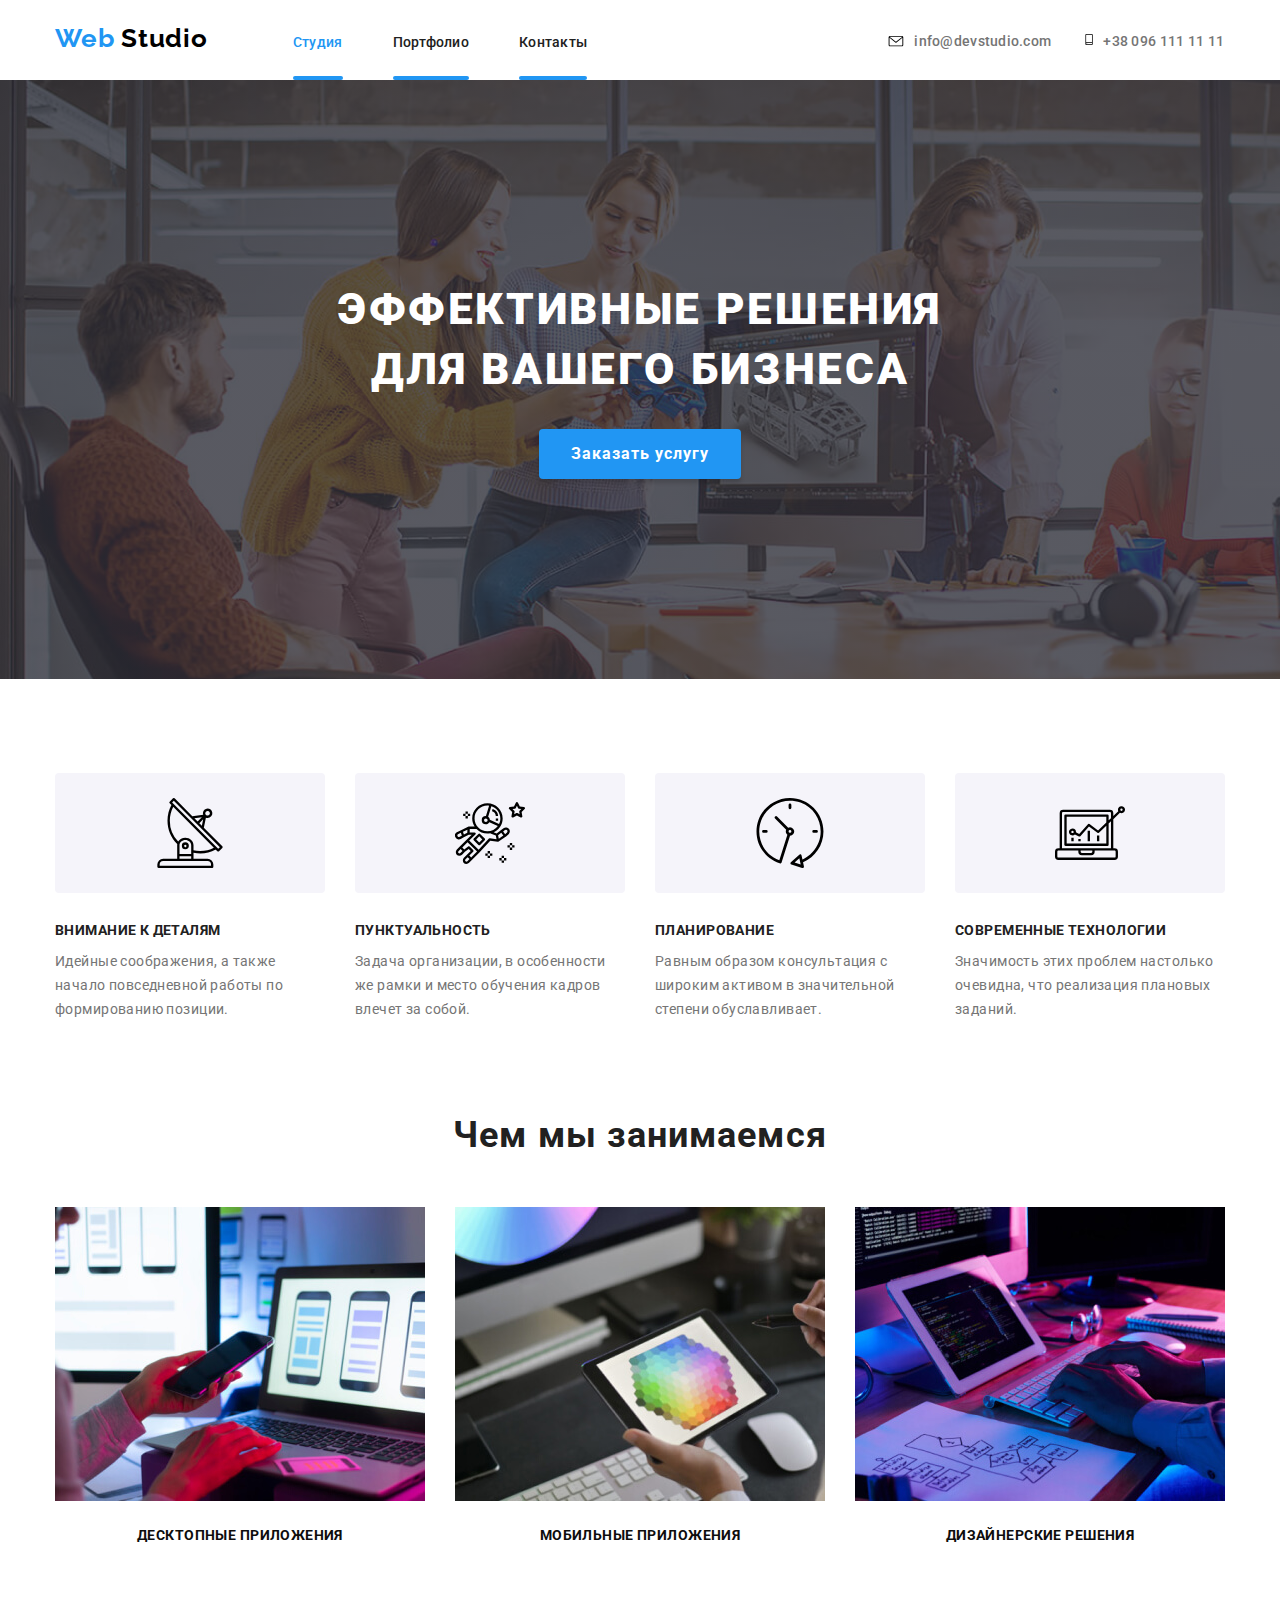
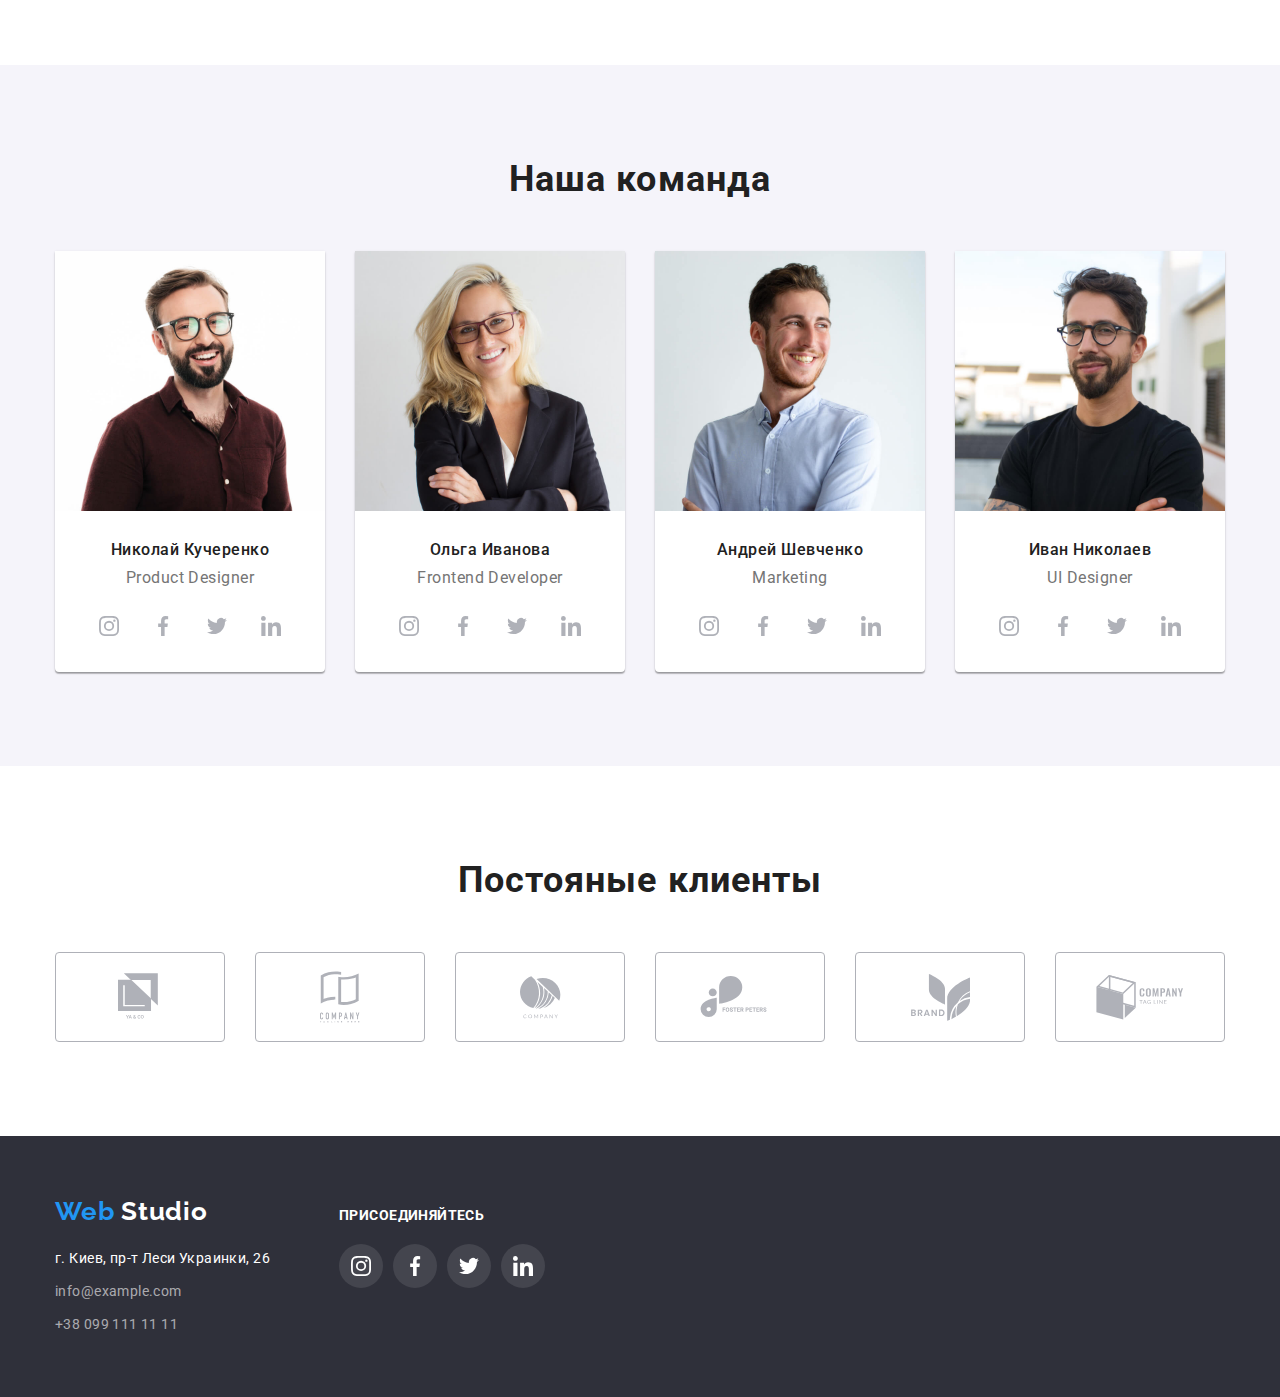
==== commit 9681ba44: "Коммит после замечаний" ====
--- a/index.html
+++ b/index.html
@@ -32,7 +32,7 @@
                                 <use href="./images/sprite.svg#envelope" width="16" height="11"></use>
                             </svg> info@devstudio.com</a>
                         <a class="header-tel link" href="tel:+380961111111">
-                            <svg class="header-icon">
+                            <svg class="header-icon2">
                                 <use href="./images/sprite.svg#smartphone" width="16" height="11"></use>
                             </svg>+38 096 111 11 11</a>
                     </address>
@@ -128,22 +128,22 @@
                                                 </svg>
                                             </a>
                                         </li>
-                                        <li class="team-link link">
-                                            <a href="" aria-label="иконка твиттер">
+                                        <li class="team-li">
+                                            <a class="team-link link" href="" aria-label="иконка твиттер">
                                                 <svg class="team-item-svg">
                                                     <use href="./images/sprite.svg#facebook"></use>
                                                 </svg>
                                             </a>
                                         </li>
-                                        <li class="team-link link">
-                                            <a href="" aria-label="иконка   фейсбук">
+                                        <li class="team-li">
+                                            <a class="team-link link" href="" aria-label="иконка   фейсбук">
                                                 <svg class="team-item-svg">
                                                     <use href="./images/sprite.svg#twitter"></use>
                                                 </svg>
                                             </a>
                                         </li>
-                                        <li class="team-link link">
-                                            <a href="" aria-label="иконка ин">
+                                        <li class="team-li">
+                                            <a class="team-link link" href="" aria-label="иконка ин">
                                                 <svg class="team-item-svg">
                                                     <use href="./images/sprite.svg#linkedin"></use>
                                                 </svg>
@@ -163,22 +163,22 @@
                                             </svg>
                                         </a>
                                     </li>
-                                    <li class="team-link link">
-                                        <a href="" aria-label="иконка твиттер">
+                                    <li class="team-li">
+                                        <a class="team-link link" href="" aria-label="иконка твиттер">
                                             <svg class="team-item-svg">
                                                 <use href="./images/sprite.svg#facebook"></use>
                                             </svg>
                                         </a>
                                     </li>
-                                    <li class="team-link link">
-                                        <a href="" aria-label="иконка   фейсбук">
+                                    <li class="team-li">
+                                        <a class="team-link link" href="" aria-label="иконка   фейсбук">
                                             <svg class="team-item-svg">
                                                 <use href="./images/sprite.svg#twitter"></use>
                                             </svg>
                                         </a>
                                     </li>
-                                    <li class="team-link link">
-                                        <a href="" aria-label="иконка ин">
+                                    <li class="team-li">
+                                        <a class="team-link link" href="" aria-label="иконка ин">
                                             <svg class="team-item-svg">
                                                 <use href="./images/sprite.svg#linkedin"></use>
                                             </svg>
@@ -198,22 +198,22 @@
                                             </svg>
                                         </a>
                                     </li>
-                                    <li class="team-link link">
-                                        <a href="" aria-label="иконка твиттер">
+                                    <li class="team-li">
+                                        <a class="team-link link" href="" aria-label="иконка твиттер">
                                             <svg class="team-item-svg">
                                                 <use href="./images/sprite.svg#facebook"></use>
                                             </svg>
                                         </a>
                                     </li>
-                                    <li class="team-link link">
-                                        <a href="" aria-label="иконка   фейсбук">
+                                    <li class="team-li">
+                                        <a class="team-link link" href="" aria-label="иконка   фейсбук">
                                             <svg class="team-item-svg">
                                                 <use href="./images/sprite.svg#twitter"></use>
                                             </svg>
                                         </a>
                                     </li>
-                                    <li class="team-link link">
-                                        <a href="" aria-label="иконка ин">
+                                    <li class="team-li">
+                                        <a class="team-link link" href="" aria-label="иконка ин">
                                             <svg class="team-item-svg">
                                                 <use href="./images/sprite.svg#linkedin"></use>
                                             </svg>
@@ -233,22 +233,22 @@
                                             </svg>
                                         </a>
                                     </li>
-                                    <li class="team-link link">
-                                        <a href="" aria-label="иконка твиттер">
+                                    <li class="team-li">
+                                        <a class="team-link link" href="" aria-label="иконка твиттер">
                                             <svg class="team-item-svg">
                                                 <use href="./images/sprite.svg#facebook"></use>
                                             </svg>
                                         </a>
                                     </li>
-                                    <li class="team-link link">
-                                        <a href="" aria-label="иконка   фейсбук">
+                                    <li class="team-li">
+                                        <a class="team-link link" href="" aria-label="иконка   фейсбук">
                                             <svg class="team-item-svg">
                                                 <use href="./images/sprite.svg#twitter"></use>
                                             </svg>
                                         </a>
                                     </li>
-                                    <li class="team-link link">
-                                        <a href="" aria-label="иконка ин">
+                                    <li class="team-li">
+                                        <a class="team-link link" href="" aria-label="иконка ин">
                                             <svg class="team-item-svg">
                                                 <use href="./images/sprite.svg#linkedin"></use>
                                             </svg>
@@ -266,36 +266,36 @@
                     <div class="clients-section-div container">
                         <h2 class="clients-title">Постояные клиенты</h2>
                         <ul class="clients-title-item list ul-padding-non">
-                            <li class="clients-title-item-list"><a href="">
+                            <li class="clients-title-item-list"><a class="clients-title-link" href="">
                                 <svg class="clients-svg" width="44" height="49">
                                     <use href="./images/sprite.svg#logo-1"></use>
                                 </svg>
-                            </a></li>
-                            <li class="clients-title-item-list"><a href="">
+                                </a></li>
+                            <li class="clients-title-item-list"><a class="clients-title-link" href="">
                                 <svg class="clients-svg" width="40" height="52">
                                     <use href="./images/sprite.svg#logo-2"></use>
                                 </svg>
-                            </a></li>
-                            <li class="clients-title-item-list"><a href="">
+                                </a></li>
+                            <li class="clients-title-item-list"><a class="clients-title-link" href="">
                                 <svg class="clients-svg" width="41" height="43">
                                     <use href="./images/sprite.svg#logo-3"></use>
                                 </svg>
-                            </a></li>
-                            <li class="clients-title-item-list"><a href="">
+                                </a></li>
+                            <li class="clients-title-item-list"><a class="clients-title-link" href="">
                                 <svg class="clients-svg" width="80" height="42">
                                     <use href="./images/sprite.svg#logo-4"></use>
                                 </svg>
-                            </a></li>
-                            <li class="clients-title-item-list"><a href="">
+                                </a></li>
+                            <li class="clients-title-item-list"><a class="clients-title-link" href="">
                                 <svg class="clients-svg" width="59" height="47">
                                     <use href="./images/sprite.svg#logo-5"></use>
                                 </svg>
-                            </a></li>
-                            <li class="clients-title-item-list"><a href="">
+                                </a></li>
+                            <li class="clients-title-item-list"><a class="clients-title-link" href="">
                                 <svg class="clients-svg" width="88" height="45">
                                     <use href="./images/sprite.svg#logo-6"></use>
                                 </svg>
-                            </a></li>
+                                </a></li>
                         </ul>
                     </div>
                 </section>
@@ -319,28 +319,28 @@
                     <ul class="connected-list list ul-padding-non">
                         <li class="team-li">
                             <a class="team-link-footer link" href="" aria-label=" иконка инстаграмма">
-                                <svg class="team-item-svg">
+                                <svg class="team-item-svg2">
                                     <use href="./images/sprite.svg#instagram"></use>
                                 </svg>
                             </a>
                         </li>
-                        <li class="team-link-footer link">
-                            <a href="" aria-label="иконка твиттер">
-                                <svg class="team-item-svg">
+                        <li class="team-li">
+                            <a class="team-link-footer link" href="" aria-label="иконка твиттер">
+                                <svg class="team-item-svg2">
                                     <use href="./images/sprite.svg#facebook"></use>
                                 </svg>
                             </a>
                         </li>
-                        <li class="team-link-footer link">
-                            <a href="" aria-label="иконка   фейсбук">
-                                <svg class="team-item-svg">
+                        <li class="team-li">
+                            <a class="team-link-footer link" href="" aria-label="иконка   фейсбук">
+                                <svg class="team-item-svg2">
                                     <use href="./images/sprite.svg#twitter"></use>
                                 </svg>
                             </a>
                         </li>
-                        <li class="team-link-footer link">
-                            <a href="" aria-label="иконка ин">
-                                <svg class="team-item-svg">
+                        <li class="team-li">
+                            <a class="team-link-footer link" href="" aria-label="иконка ин">
+                                <svg class="team-item-svg2">
                                     <use href="./images/sprite.svg#linkedin"></use>
                                 </svg>
                             </a>
--- a/css/styles.css
+++ b/css/styles.css
@@ -67,10 +67,20 @@
     letter-spacing: 0.02em;
     color: #212121;
 }
+.nav-list-link::after{
+    display: block;
+    width: 100%;
+    height: 4px;
+    content: "";
+    background-color: #2196F3;
+    margin-left: auto;
+    margin-right: auto;
+    margin-top: 28px;
+    border-radius: 2px;
+}
 .nav-list-item .nav-list-link{
     display: block;
     padding-top: 32px;
-    padding-bottom: 32px;
 }
 .nav-list-link:hover,
 .nav-list-link:focus{
@@ -126,6 +136,44 @@
 .header-tel:focus{
     color: #2196F3
 }
+.header-tel:hover,
+.header-tel:focus{
+    fill: #2196F3;
+}
+.header-mail:hover,
+.header-mail:focus{
+    fill: #2196F3;
+}
+.header-mail{
+    display: flex;
+    align-items: center;
+    
+}
+.header-tel{
+    display: flex;
+    align-items: center;
+    
+}
+.header-icon{
+    width: 16px;
+    height: 11px;
+    margin-right: 10px;
+}
+.header-icon2{
+    width: 12px;
+    height: 15px;
+    margin-right: 10px;
+}
+.team-link:hover .team-item-svg,
+.team-link:focus .team-item-svg {
+  fill: #FFFFFF;
+}
+.team-item-svg{
+    width: 20px;
+    height: 20px;
+    fill: #AFB1B8;
+}
+
 /*Титульная*/
 
 .title-name{
@@ -286,6 +334,12 @@
     border-radius: 50%;
     background-color: #fff;
 }
+
+.team-link:hover,
+.team-link:focus{
+    background-color: #2196F3;
+}
+
 .team-link-footer{
     display: flex;
     justify-content: center;
@@ -295,10 +349,15 @@
     border-radius: 50%;
     background: rgba(255, 255, 255, 0.1);
 }
-
-.team-item-svg{
+.team-link-footer:hover,
+.team-link-footer:focus{
+    background-color: #2196F3;
+}
+
+.team-item-svg2{
     width: 20px;
     height: 20px;
+    fill: #FFFFFF;
 }
 .team-item-list li:not(:last-child){
     margin-right: 10px;
@@ -379,11 +438,14 @@
     margin-right: 30px;
 
 }
-.clients-title-item li{
+.clients-title-item a{
+    display: flex;
     width: 170px;
     height: 90px;
     border: 1px solid #AFB1B8;
     border-radius: 4px;
+    justify-content: center;
+    align-items: center;
 
 }
 .clients-title-item-list{
@@ -399,6 +461,18 @@
     letter-spacing: 0.03em;
     margin-bottom: 50px;
 }
+.clients-svg{
+    fill: #AFB1B8;
+}
+.clients-title-link:hover .clients-svg,
+.clients-title-link:focus .clients-svg {
+  fill: #2196F3;
+}
+.clients-title-link:hover,
+.clients-title-link:focus{
+    border-color: #2196F3;
+}
+
 /*footer*/
 .footer-list-div{
     display: flex;
@@ -536,6 +610,7 @@
 .filter-list-btn:focus{
     background-color: #2196F3;
     color: #ffffff;
+    box-shadow: 0px 3px 1px rgba(0, 0, 0, 0.1), 0px 1px 2px rgba(0, 0, 0, 0.08), 0px 2px 2px rgba(0, 0, 0, 0.12);
 }
 /*список услуг*/
 .services-a img{
@@ -592,15 +667,8 @@
 .services-text{
 padding: 20px 20px 24px 24px;
 }
-/* спрайты */
-.header-mail{
-    display: flex;
-    align-items: center;
-    
-}
-.header-icon{
-    width: 16px;
-    height: 11px;
-    margin-right: 10px;
-    
-}
+.services-list-item:hover,
+.services-list-item:focus{
+    box-shadow: 0px 1px 1px rgba(0, 0, 0, 0.12), 0px 4px 4px rgba(0, 0, 0, 0.06), 1px 4px 6px rgba(0, 0, 0, 0.16);
+}
+/* спрайты */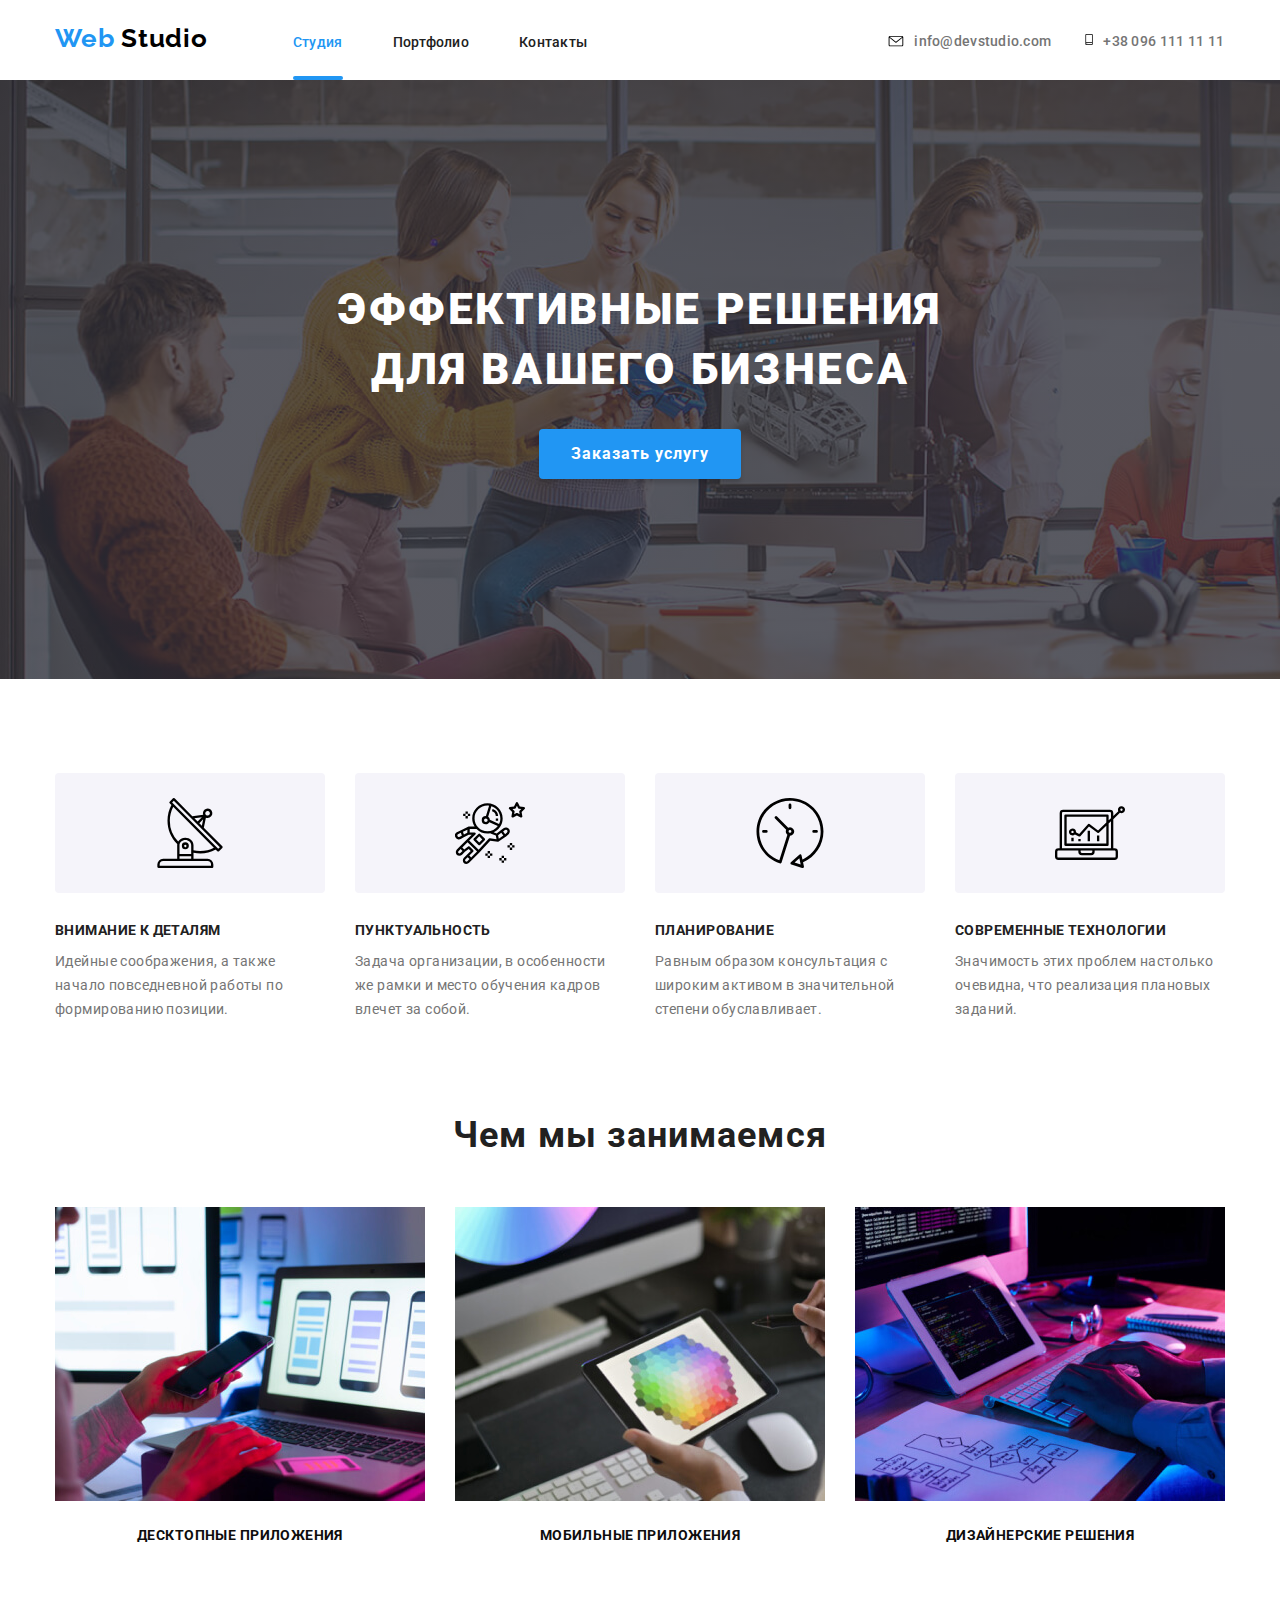
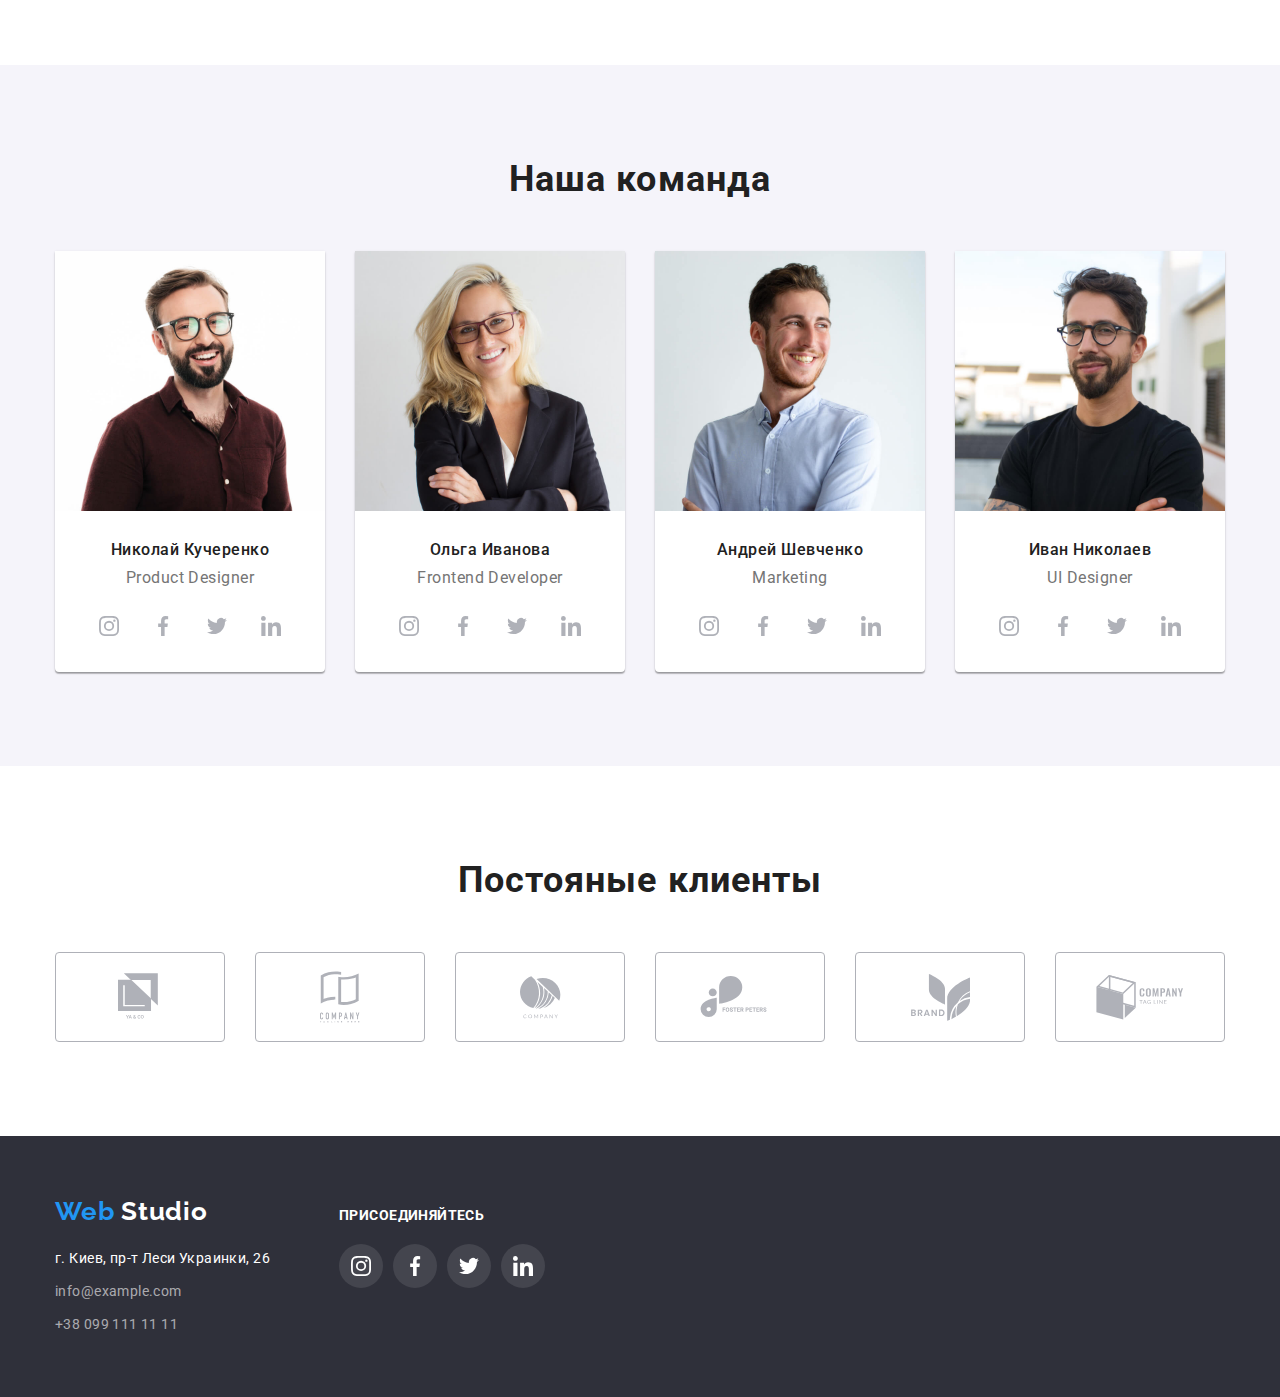
==== commit 11444007: "Исправлен" ====
--- a/index.html
+++ b/index.html
@@ -17,7 +17,7 @@
                     <a class="logo link" href="index.html"> <span class="logo-web">Web</span> Studio</a>
                     <ul class="nav-element list ul-padding-non">
                         <li class="nav-list-item">
-                            <a class="nav-list-link link current" href="index.html">Студия</a>
+                            <a class="nav-list-link link current current2" href="index.html">Студия</a>
                         </li>
                         <li class="nav-list-item">
                             <a class="nav-list-link link" href="portfolio.html">Портфолио</a>
--- a/css/styles.css
+++ b/css/styles.css
@@ -67,7 +67,7 @@
     letter-spacing: 0.02em;
     color: #212121;
 }
-.nav-list-link::after{
+.current2::after{
     display: block;
     width: 100%;
     height: 4px;
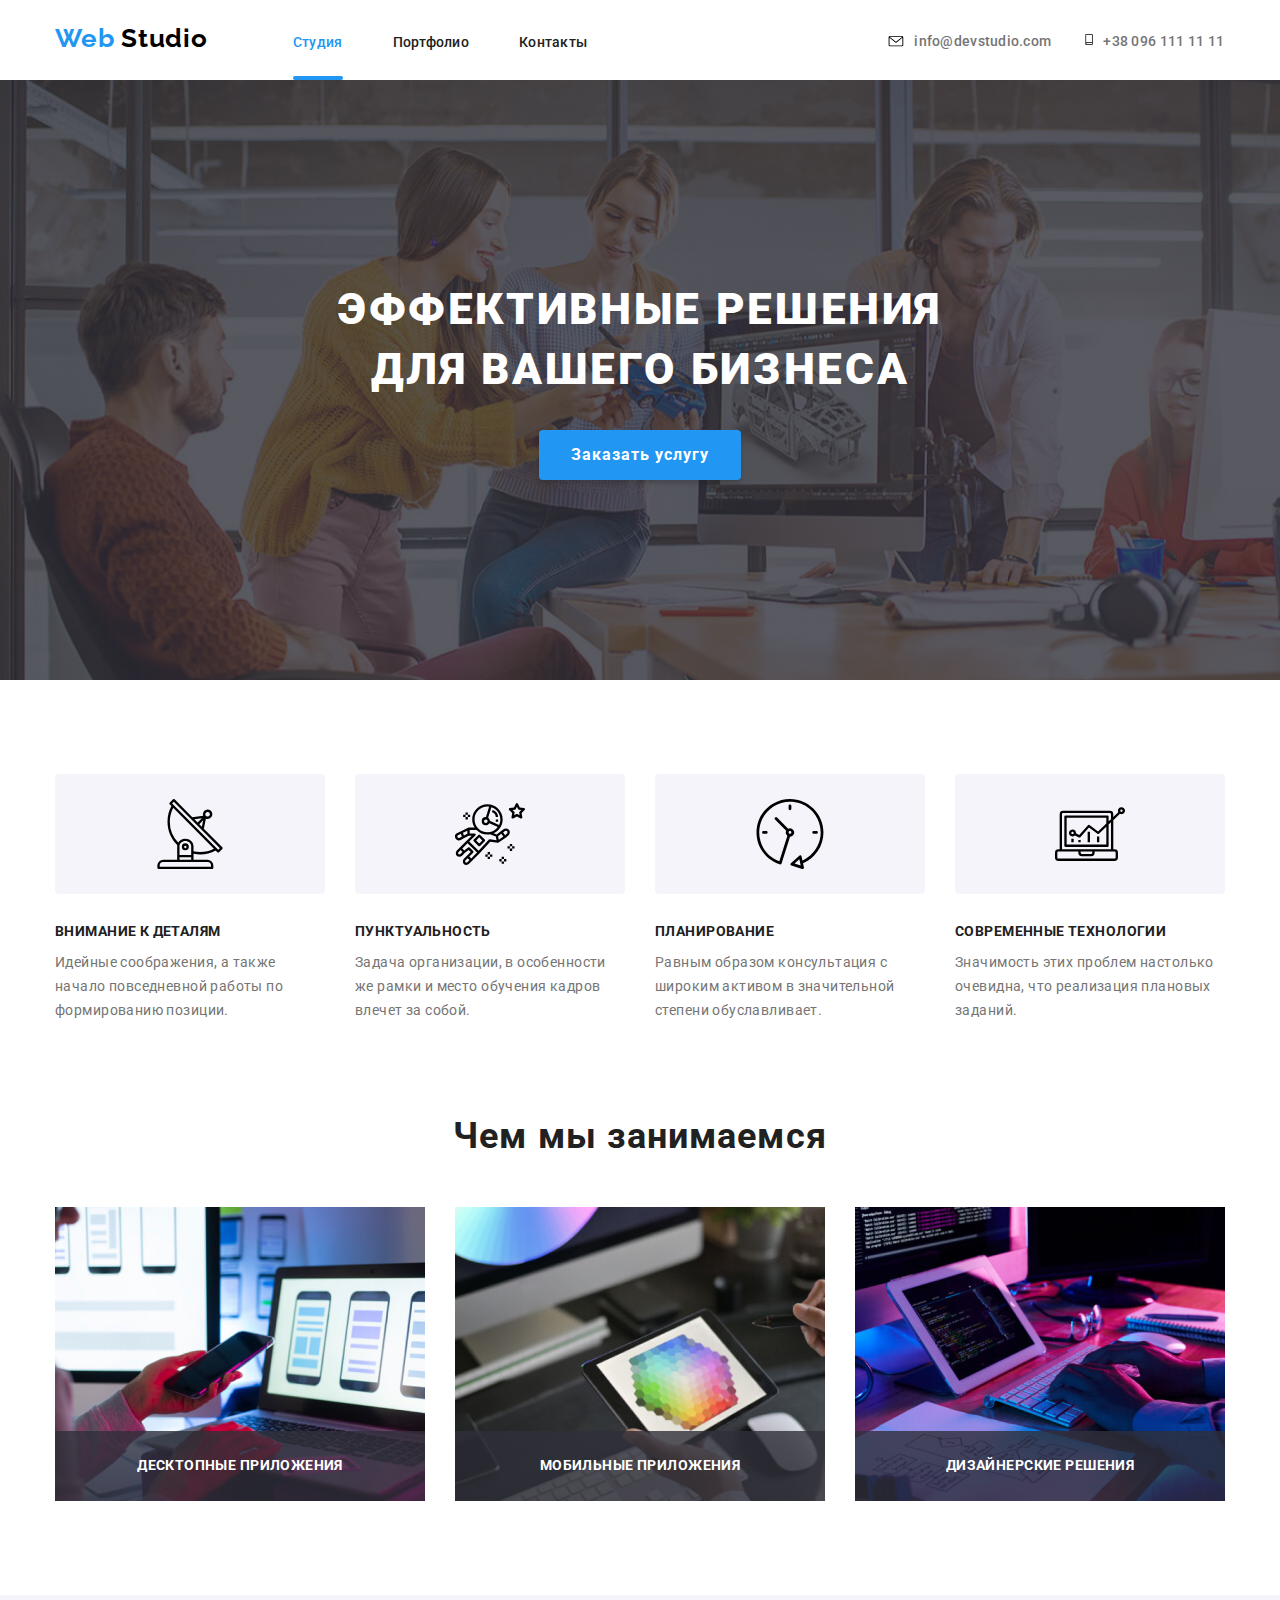
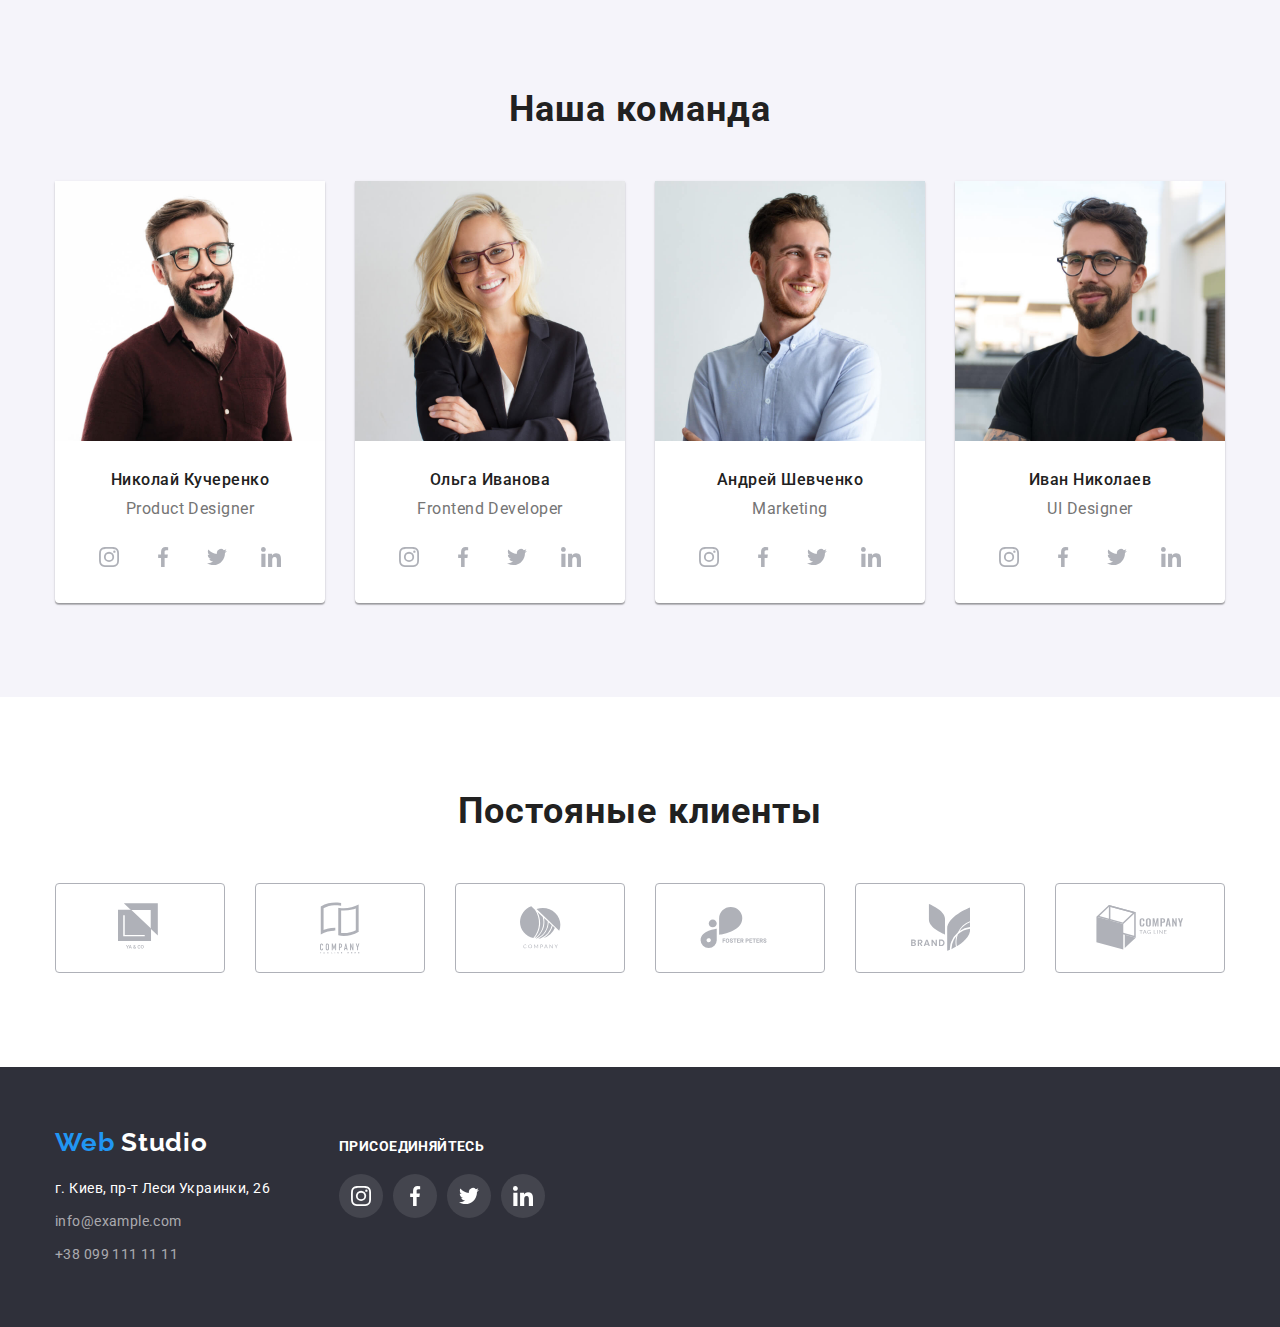
==== commit 09130367: "Коммит исправлен" ====
--- a/index.html
+++ b/index.html
@@ -43,7 +43,7 @@
         <main>
             <section class="hero-section">
                 <div class="hero-section-div container">
-                    <h1 class="title-name">Эффективные решения <br> для вашего бизнеса</h1>
+                    <h1 class="title-name">Эффективные решения для вашего бизнеса</h1>
                     <button class="modal-btn modal-btn1">Заказать услугу</button> 
                 </div>
             </section>
--- a/css/styles.css
+++ b/css/styles.css
@@ -106,6 +106,9 @@
     margin-left: 301px;
     display: flex;
 }
+.header-border{
+    border: 1px solid #ECECEC
+}
 .main-nav{
     display: flex;
     align-items: baseline;
@@ -184,8 +187,12 @@
     text-align: center;
     letter-spacing: 0.06em;
     text-transform: uppercase;
+    color: #FFFFFF;
+    width: 696px;
+    height: 120px;
+    margin-left: auto;
+    margin-right: auto;
     margin-top: 0;
-    color: #FFFFFF;
 }
 .hero-section{
     text-align: center;
@@ -290,16 +297,35 @@
     padding-bottom: 94px;
 }
 .we-do-list-item-h3{
+    width: max-content;
+    height: 16px;
     font-weight: bold;
     font-size: 14px;
     line-height: 1.14;
     text-align: center;
     letter-spacing: 0.03em;
     text-transform: uppercase;
-    color: #0e0d0d;
-    margin: 0;
-    padding: 27px 27px;
+    color: #fff;
+    margin: 0;
     
+}
+.we-do-list-item-h3{
+    position: absolute;
+    bottom: 27px;
+    left: 50%;
+    transform: translate(-50%, 0%);
+}
+.we-do-list-item{
+    position: relative;
+}
+.we-do-list-item::before{
+    display: inline-block;
+    content: "";
+    background: rgba(47, 48, 58, 0.8);
+    width: 100%;
+    height: 70px;
+    bottom: 0;
+    position: absolute;
 }
 .we-do-list{
     display: flex;
@@ -426,7 +452,7 @@
 .clients-title-item{
     display: flex;
     justify-content: center;
-    margin-bottom: 0;
+    margin: 0;
 }
 .clients-title-item img{
     display: block;
@@ -615,8 +641,45 @@
 /*список услуг*/
 .services-a img{
     display: block;
-    width: 369px;
-}
+    width: 370px;
+}
+.services-a-p p{
+    font-family: Roboto;
+    font-style: normal;
+    font-weight: normal;
+    font-size: 18px;
+    line-height: 1.5;
+    color:#FFFFFF;
+    margin: 0;
+}
+.services-a-p{
+    width: 322px;
+    height: 168px;
+    left:50%;
+    top:50%;
+    transform: translate(-50%, -50%);
+    position: absolute;
+    opacity: 0;
+}
+.services-a-img {
+    position: relative;
+}
+.services-a-img::before{
+    display: inline-block;
+    content: "";
+    background: rgba(33, 150, 243, 0.9);
+    width: 100%;
+    height: 100%;
+    position: absolute;
+    opacity: 0;
+}
+.services-a-img:hover::before{
+    opacity: 1;
+}
+.services-a-img:hover .services-a-p{
+    opacity: 1;
+}
+
 .filter-section-div{
     padding-top: 94px;
     padding-bottom: 94px;
@@ -624,10 +687,13 @@
 .services-list-item{
     width: 370px;
     background: #FFFFFF;
-    border: 1px solid #EEEEEE;
-    box-sizing: border-box;
     margin-bottom: 30px;
 }
+.services-list-item:hover,
+.services-list-item:focus {
+    box-shadow: 0px 1px 1px rgba(0, 0, 0, 0.12), 0px 4px 4px rgba(0, 0, 0, 0.06), 1px 4px 6px rgba(0, 0, 0, 0.16);
+}
+
 .services-list{
     display: flex;
     flex-wrap: wrap;
@@ -665,10 +731,11 @@
     margin: 0;
 }
 .services-text{
-padding: 20px 20px 24px 24px;
-}
-.services-list-item:hover,
-.services-list-item:focus{
-    box-shadow: 0px 1px 1px rgba(0, 0, 0, 0.12), 0px 4px 4px rgba(0, 0, 0, 0.06), 1px 4px 6px rgba(0, 0, 0, 0.16);
-}
-/* спрайты */+    box-sizing: border-box;
+    padding: 20px 20px 24px 24px;
+    border: 1px solid #EEEEEE;
+    width: 370px;
+}
+
+
+/* спрайты */
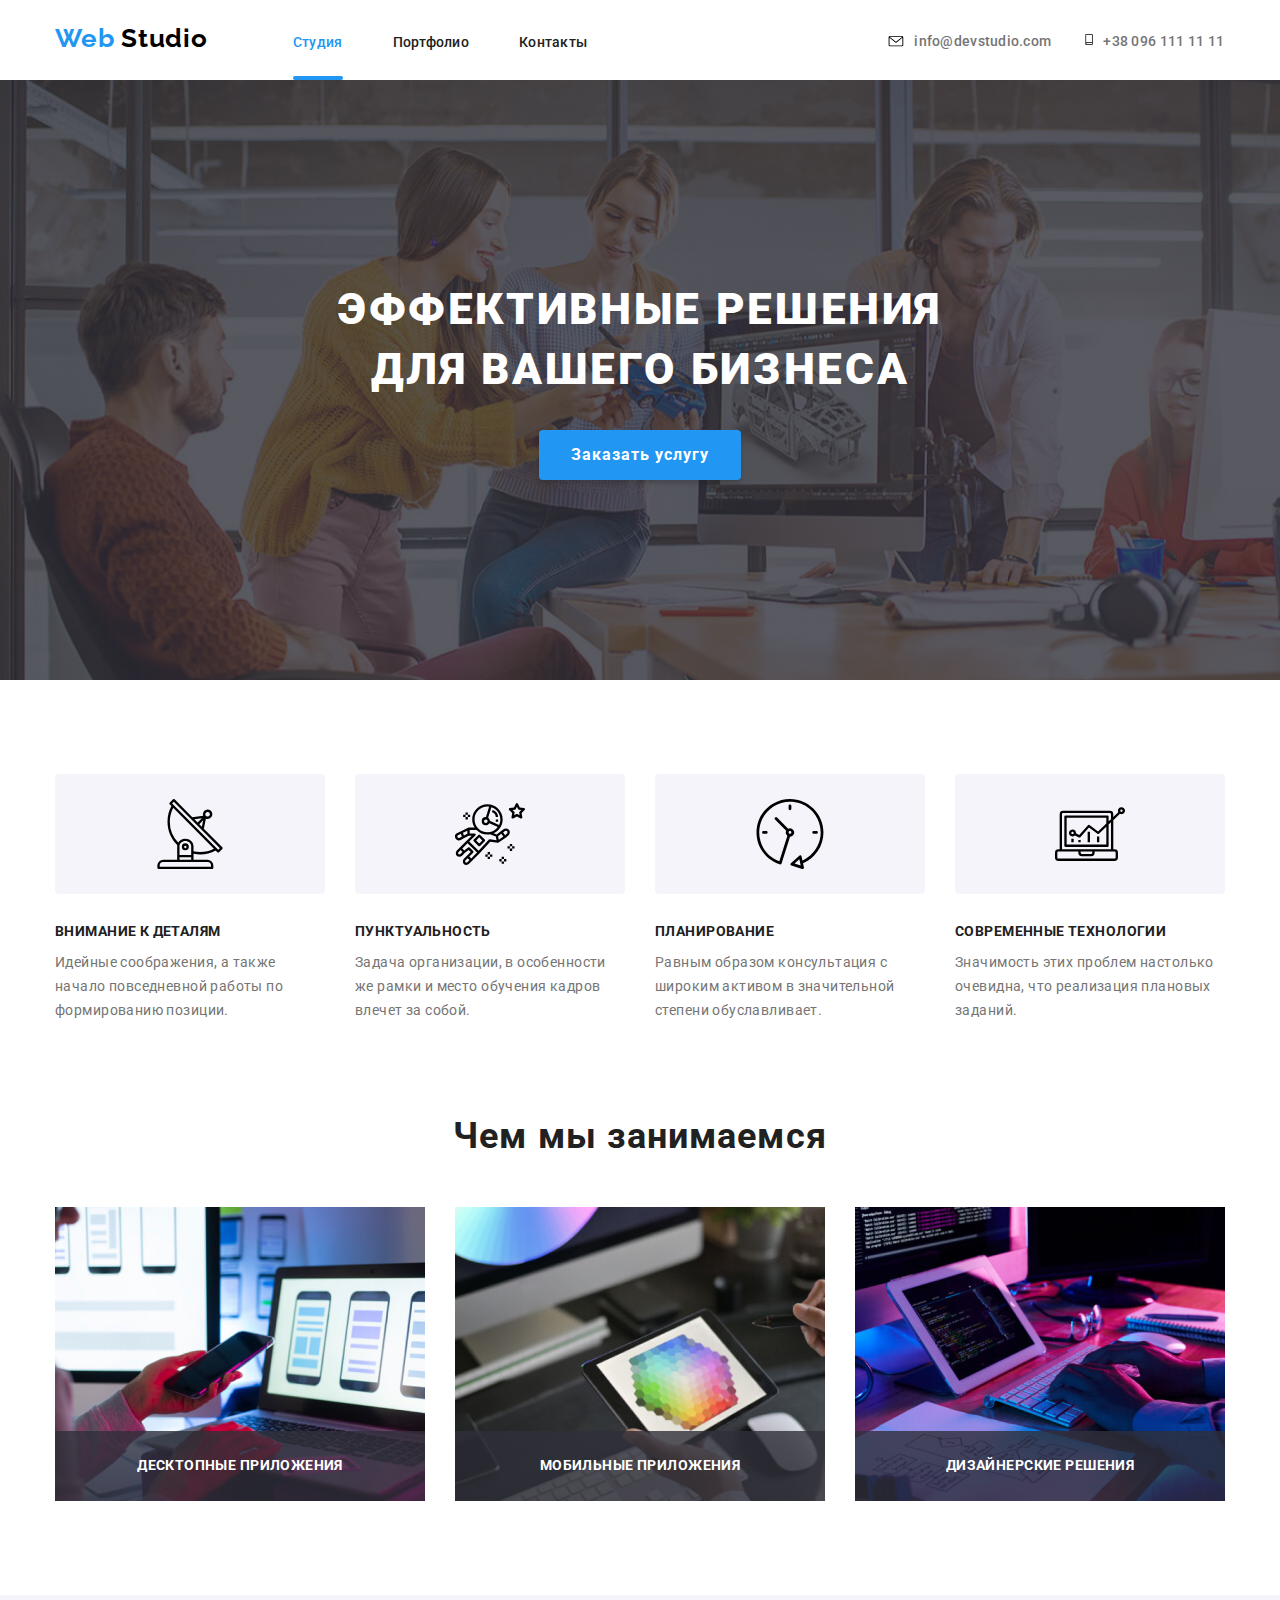
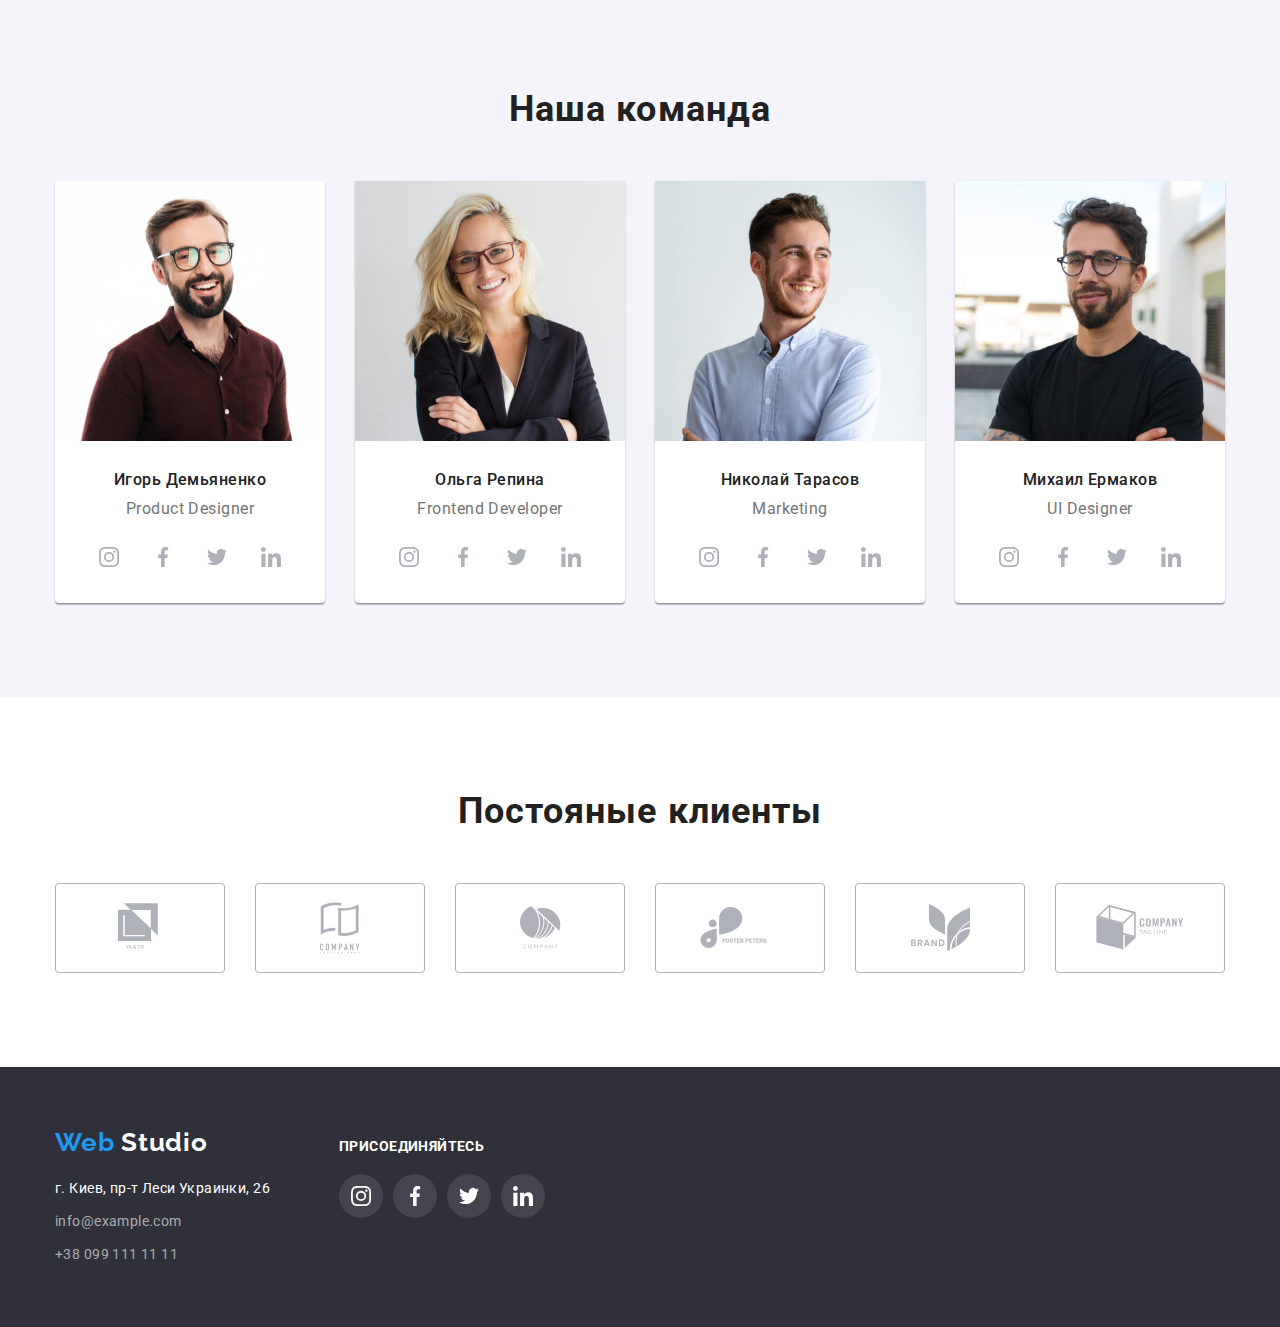
==== commit 1dffab7d: "Изменен" ====
--- a/index.html
+++ b/index.html
@@ -4,6 +4,7 @@
         <meta charset="UTF-8">
         <meta name="viewport" content="width=device-width, initial-scale=1.0">
         <title>Веб студия</title>
+        <link rel="stylesheet"href="https://cdnjs.cloudflare.com/ajax/libs/animate.css/4.0.0/animate.min.css"/>
         <link href="https://fonts.googleapis.com/css2?family=Raleway:wght@700&family=Roboto:wght@400;500;700;900&display=swap" rel="stylesheet">
         <link rel="stylesheet" href="./css/normalize.css">
         <link rel="stylesheet" href="./css/styles.css" />
@@ -41,7 +42,7 @@
         </header>
         <!--Титульная-->
         <main>
-            <section class="hero-section">
+            <section class="hero-section animate__bounceIn">
                 <div class="hero-section-div container">
                     <h1 class="title-name">Эффективные решения для вашего бизнеса</h1>
                     <button class="modal-btn modal-btn1">Заказать услугу</button> 
@@ -118,7 +119,7 @@
                             <ul class="team-item list ul-padding-non">
                                 <li class="team-item-list-first">
                                     <img src="./images/comanda/img-7.jpg" alt="Фото Николая" width="270" class="team-photo">
-                                    <h3 class="team-title-name">Николай Кучеренко</h3>
+                                    <h3 class="team-title-name">Игорь Демьяненко</h3>
                                     <p class="team-title-p">Product Designer</p>
                                     <ul class="team-item-list list ul-padding-non">
                                         <li class="team-li">
@@ -153,7 +154,7 @@
                             </li>
                             <li class="team-item-list-first">
                                 <img src="./images/comanda/img-8.jpg" alt="фото Ольги" width="270" class="team-photo">
-                                <h3 class="team-title-name">Ольга Иванова</h3>
+                                <h3 class="team-title-name">Ольга Репина</h3>
                                 <p class="team-title-p">Frontend Developer</p>
                                 <ul class="team-item-list list ul-padding-non" >
                                     <li class="team-li">
@@ -188,7 +189,7 @@
                             </li>
                             <li class="team-item-list-first">
                                 <img src="./images/comanda/img-9.jpg" alt="фото Андрея" width="270" class="team-photo">
-                                <h3 class="team-title-name">Андрей Шевченко</h3>
+                                <h3 class="team-title-name">Николай Тарасов</h3>
                                 <p class="team-title-p">Marketing</p>
                                 <ul class="team-item-list list ul-padding-non">
                                     <li class="team-li">
@@ -223,7 +224,7 @@
                             </li>
                             <li class="team-item-list-first">
                                 <img  src="./images/comanda/img-10.jpg" alt="фото Ивана" width="270" class="team-photo">
-                                <h3 class="team-title-name">Иван Николаев</h3>
+                                <h3 class="team-title-name">Михаил Ермаков</h3>
                                 <p class="team-title-p">UI Designer</p>
                                 <ul class="team-item-list list ul-padding-non">
                                     <li class="team-li">
--- a/css/styles.css
+++ b/css/styles.css
@@ -66,6 +66,7 @@
     line-height: 0.87;
     letter-spacing: 0.02em;
     color: #212121;
+    transition: color 250ms cubic-bezier(0.4, 0, 0.2, 1);
 }
 .current2::after{
     display: block;
@@ -123,6 +124,7 @@
     line-height: 1.14;
     letter-spacing: 0.02em;
     color: #757575;
+    transition: all 250ms cubic-bezier(0.4, 0, 0.2, 1);
 }
 .header-tel{
     font-style: normal;
@@ -131,21 +133,15 @@
     line-height: 1.14;
     letter-spacing: 0.02em;
     color: #757575;
-
-}
-.header-mail:hover,
-.header-mail:focus,
+    transition: all 250ms cubic-bezier(0.4, 0, 0.2, 1);
+
+}
 .header-tel:hover,
-.header-tel:focus{
-    color: #2196F3
-}
-.header-tel:hover,
-.header-tel:focus{
-    fill: #2196F3;
-}
+.header-tel:focus,
 .header-mail:hover,
 .header-mail:focus{
     fill: #2196F3;
+    color: #2196F3;
 }
 .header-mail{
     display: flex;
@@ -167,16 +163,6 @@
     height: 15px;
     margin-right: 10px;
 }
-.team-link:hover .team-item-svg,
-.team-link:focus .team-item-svg {
-  fill: #FFFFFF;
-}
-.team-item-svg{
-    width: 20px;
-    height: 20px;
-    fill: #AFB1B8;
-}
-
 /*Титульная*/
 
 .title-name{
@@ -199,6 +185,7 @@
     justify-content: center;
     background-image: linear-gradient(to bottom, rgba(47, 48, 58, 0.8), rgba(47, 48, 58, 0.8)), url(../images/hero-img/header.jpg);
     background-repeat: no-repeat;
+    animation-duration: 2000ms;
 }
 .hero-section-div{
     padding-top: 200px;
@@ -218,6 +205,8 @@
     background-color:#2196F3;
     box-shadow: 0px 4px 4px rgba(0, 0, 0, 0.15);
     border-radius: 4px;
+    transition: all 250ms cubic-bezier(0.4, 0, 0.2, 1);
+    
 }
 .modal-btn1{
     display: block;
@@ -359,6 +348,16 @@
     height: 44px;
     border-radius: 50%;
     background-color: #fff;
+    transition: all 250ms cubic-bezier(0.4, 0, 0.2, 1);
+}
+.team-link:hover .team-item-svg,
+.team-link:focus .team-item-svg {
+  fill: #FFFFFF;
+}
+.team-item-svg{
+    width: 20px;
+    height: 20px;
+    fill: #AFB1B8;
 }
 
 .team-link:hover,
@@ -374,6 +373,8 @@
     height: 44px;
     border-radius: 50%;
     background: rgba(255, 255, 255, 0.1);
+    transition: all 250ms cubic-bezier(0.4, 0, 0.2, 1);
+
 }
 .team-link-footer:hover,
 .team-link-footer:focus{
@@ -457,9 +458,6 @@
 .clients-title-item img{
     display: block;
 }
-.clients-title-item a{
-    display: block;
-}
 .clients-title-item li:not(:last-child){
     margin-right: 30px;
 
@@ -478,6 +476,7 @@
     display: flex;
     justify-content: center;
     align-items: center;
+
 }
 .clients-title{
     font-weight: bold;
@@ -489,6 +488,11 @@
 }
 .clients-svg{
     fill: #AFB1B8;
+    transition: all 250ms cubic-bezier(0.4, 0, 0.2, 1);
+
+}
+.clients-title-link{
+    transition: all 250ms cubic-bezier(0.4, 0, 0.2, 1);
 }
 .clients-title-link:hover .clients-svg,
 .clients-title-link:focus .clients-svg {
@@ -507,8 +511,11 @@
     background: #2F303A;
 }
 .footer-div {
+    padding-top: 60px;
+    padding-bottom: 60px;
     align-items: baseline;
     justify-content: flex-start
+    
 }
 .footer-logo-web{
     font-family: Raleway;
@@ -528,7 +535,6 @@
     letter-spacing: 0.03em;
     color: #FFFFFF;
     display: block;
-    padding-top: 60px;
     margin-bottom: 20px;
 }
 .footer-adress-item{
@@ -571,7 +577,6 @@
     text-transform: uppercase;
     color: #FFFFFF;
     margin-bottom: 20px;
-    padding-top: 72px;
     margin-top: 0;
     text-align: left;
 }
@@ -587,13 +592,13 @@
     display: inline-block;
     text-align: center;
     margin-left: 69px;
+    padding-top: 72px;
     padding-bottom: 100px;
 }
 .connect-container{
     display: flex;
 }
 .footer-adress-list{
-    padding-bottom: 60px;
     margin: 0;
 }
 /* portfolio.html*/
@@ -631,6 +636,7 @@
     padding-bottom: 6px;
     border: 0;
     border-radius: 4px;
+    transition: all 250ms cubic-bezier(0.4, 0, 0.2, 1);
 }
 .filter-list-btn:hover,
 .filter-list-btn:focus{
@@ -660,9 +666,11 @@
     transform: translate(-50%, -50%);
     position: absolute;
     opacity: 0;
+    transition: all 250ms cubic-bezier(0.4, 0, 0.2, 1);
 }
 .services-a-img {
     position: relative;
+    
 }
 .services-a-img::before{
     display: inline-block;
@@ -672,6 +680,7 @@
     height: 100%;
     position: absolute;
     opacity: 0;
+    transition: all 250ms cubic-bezier(0.4, 0, 0.2, 1);
 }
 .services-a-img:hover::before{
     opacity: 1;
@@ -689,8 +698,12 @@
     background: #FFFFFF;
     margin-bottom: 30px;
 }
-.services-list-item:hover,
-.services-list-item:focus {
+.services-a{
+    display: inline-block;
+    transition: all 250ms cubic-bezier(0.4, 0, 0.2, 1);
+}
+.services-a:hover,
+.services-a:focus {
     box-shadow: 0px 1px 1px rgba(0, 0, 0, 0.12), 0px 4px 4px rgba(0, 0, 0, 0.06), 1px 4px 6px rgba(0, 0, 0, 0.16);
 }
 
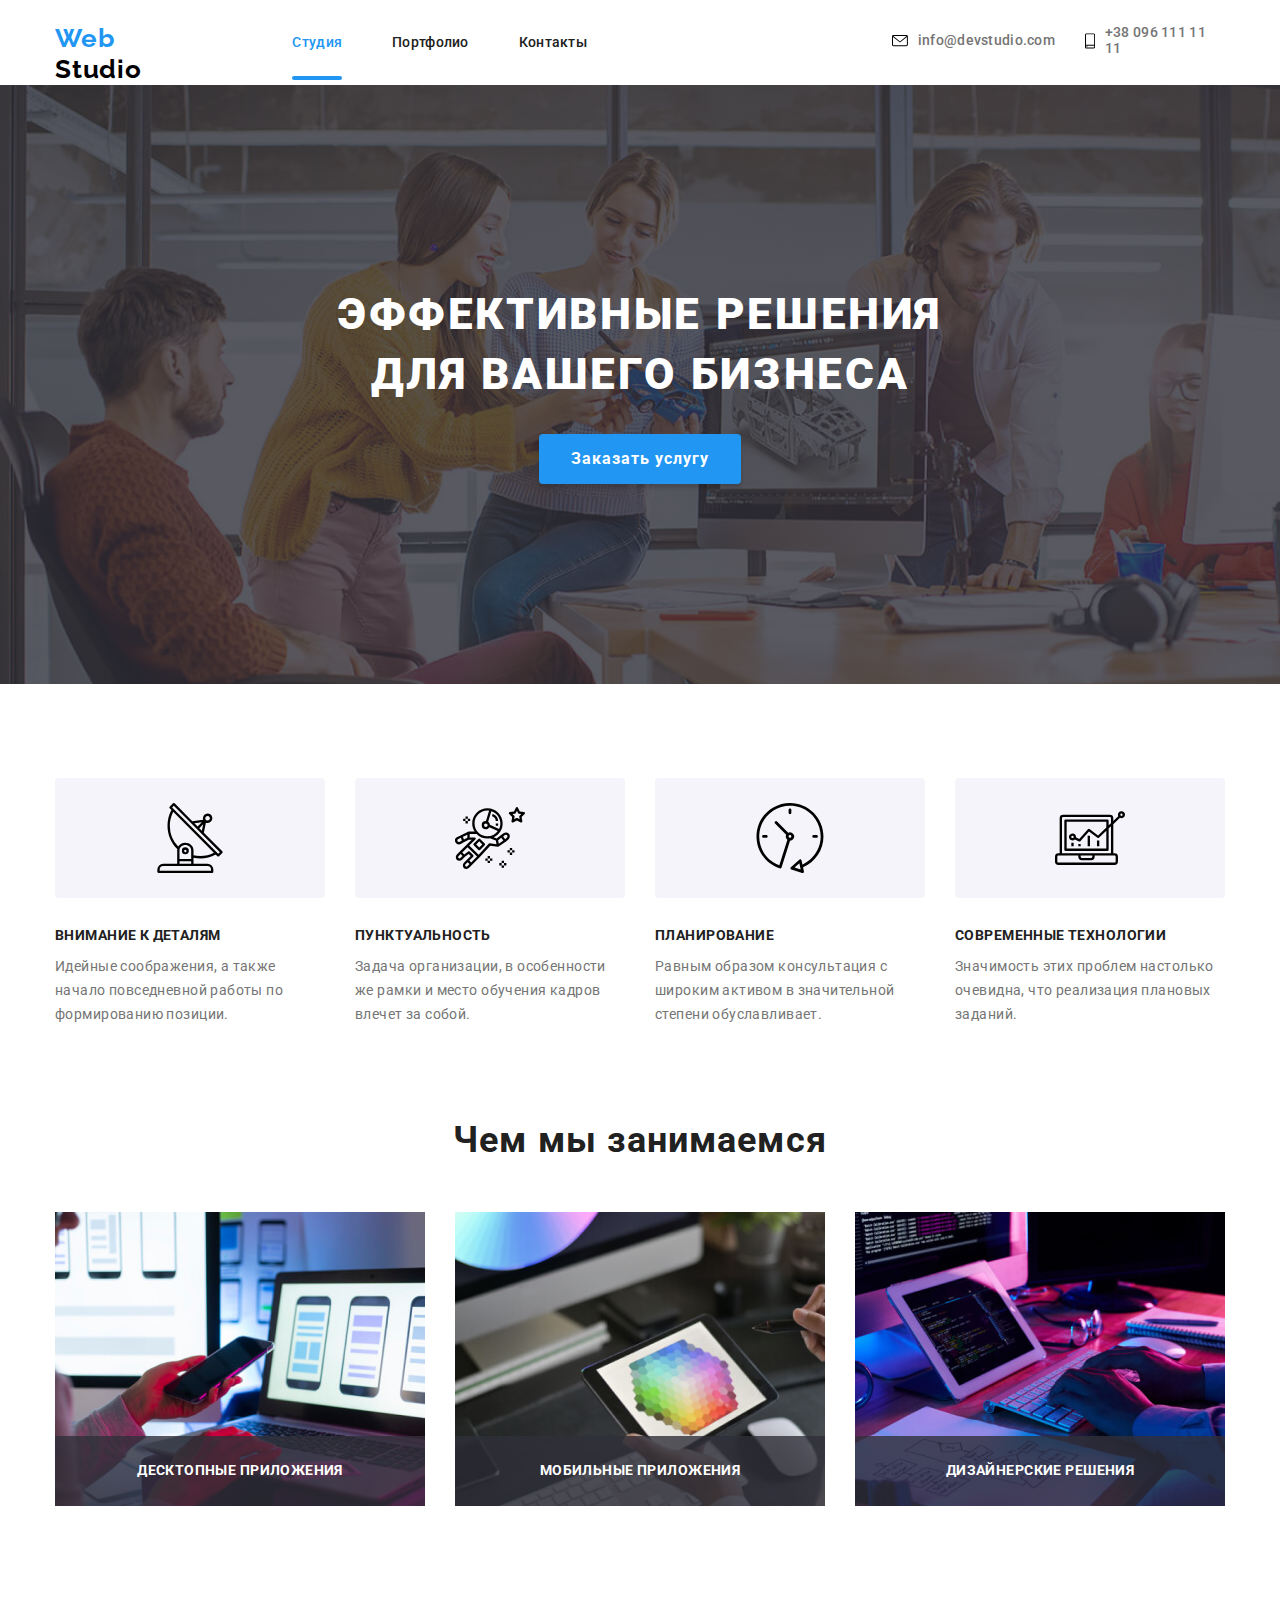
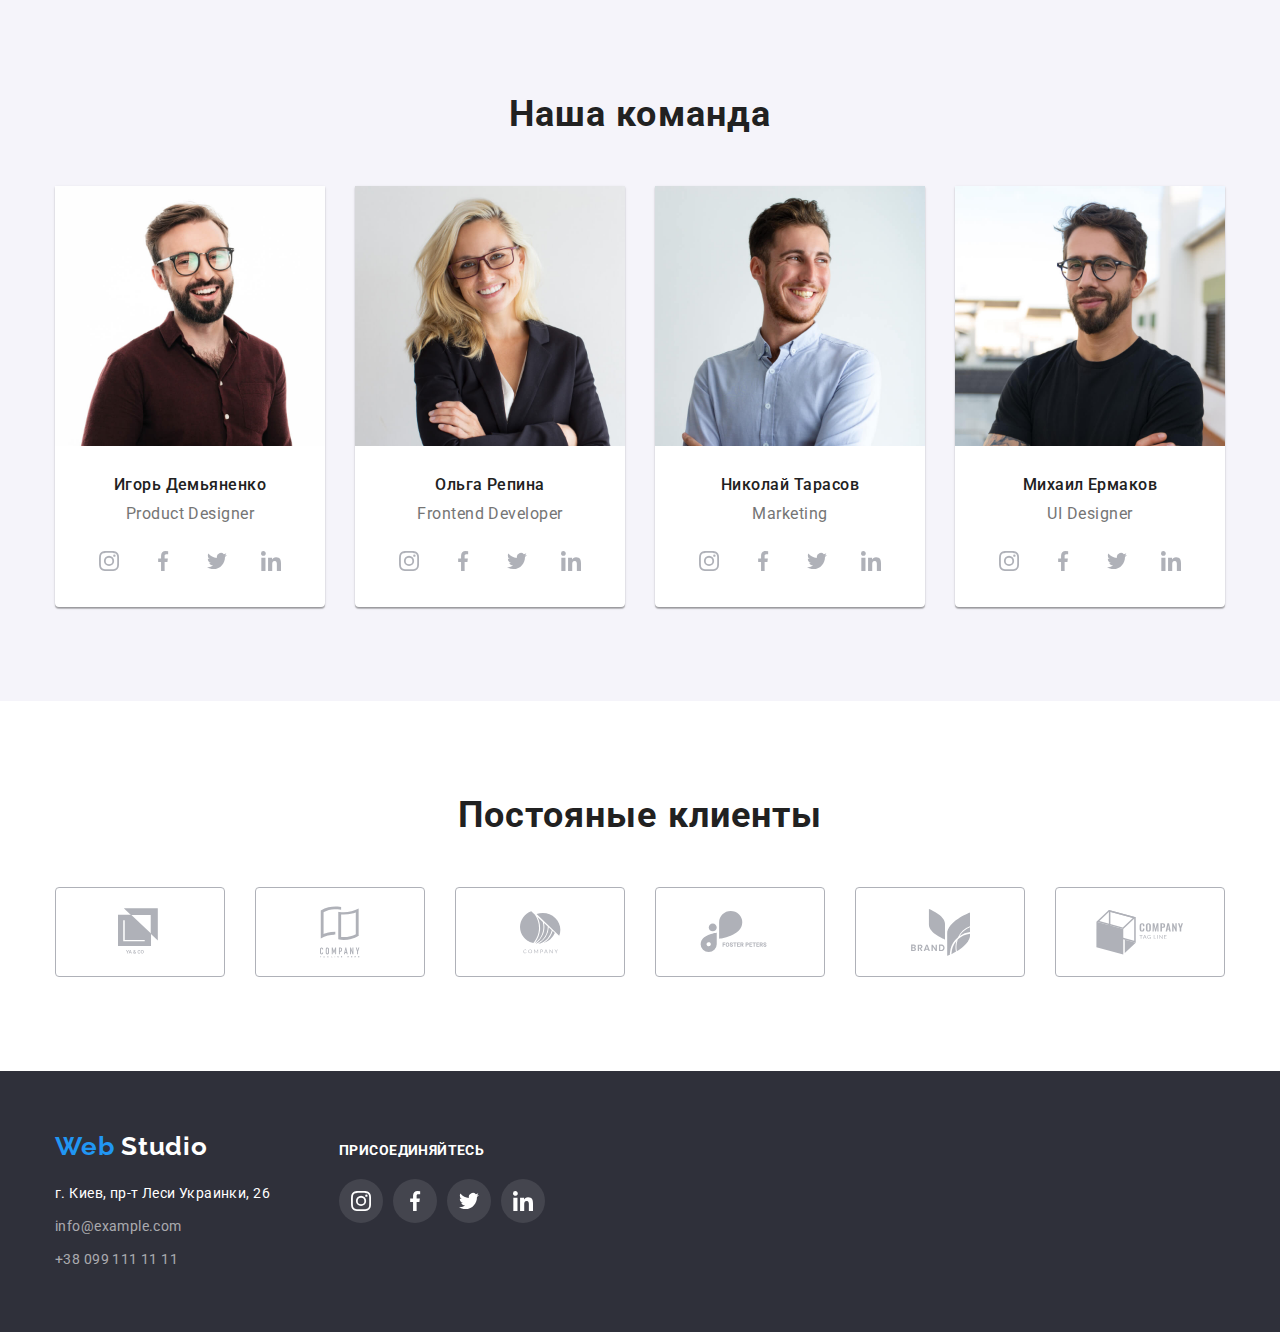
==== commit 62d9657c: "Исправлен" ====
--- a/index.html
+++ b/index.html
@@ -30,11 +30,11 @@
                     <address class="header-adress">
                         <a class="header-mail link" href="info@devstudio.com">
                             <svg class="header-icon">
-                                <use href="./images/sprite.svg#envelope" width="16" height="11"></use>
+                                <use href="./images/sprite.svg#envelope" width="16" height="12"></use>
                             </svg> info@devstudio.com</a>
                         <a class="header-tel link" href="tel:+380961111111">
                             <svg class="header-icon2">
-                                <use href="./images/sprite.svg#smartphone" width="16" height="11"></use>
+                                <use href="./images/sprite.svg#smartphone" width="10" height="16"></use>
                             </svg>+38 096 111 11 11</a>
                     </address>
                 </nav>
--- a/css/styles.css
+++ b/css/styles.css
@@ -104,7 +104,7 @@
     margin-right: 30px;
 }
 .header-adress{
-    margin-left: 301px;
+    margin-left: 305px;
     display: flex;
 }
 .header-border{
@@ -155,13 +155,15 @@
 }
 .header-icon{
     width: 16px;
-    height: 11px;
+    height: 12px;
     margin-right: 10px;
+    color: #757575;
 }
 .header-icon2{
-    width: 12px;
-    height: 15px;
+    width: 10px;
+    height: 16px;
     margin-right: 10px;
+    color: #757575;
 }
 /*Титульная*/
 
